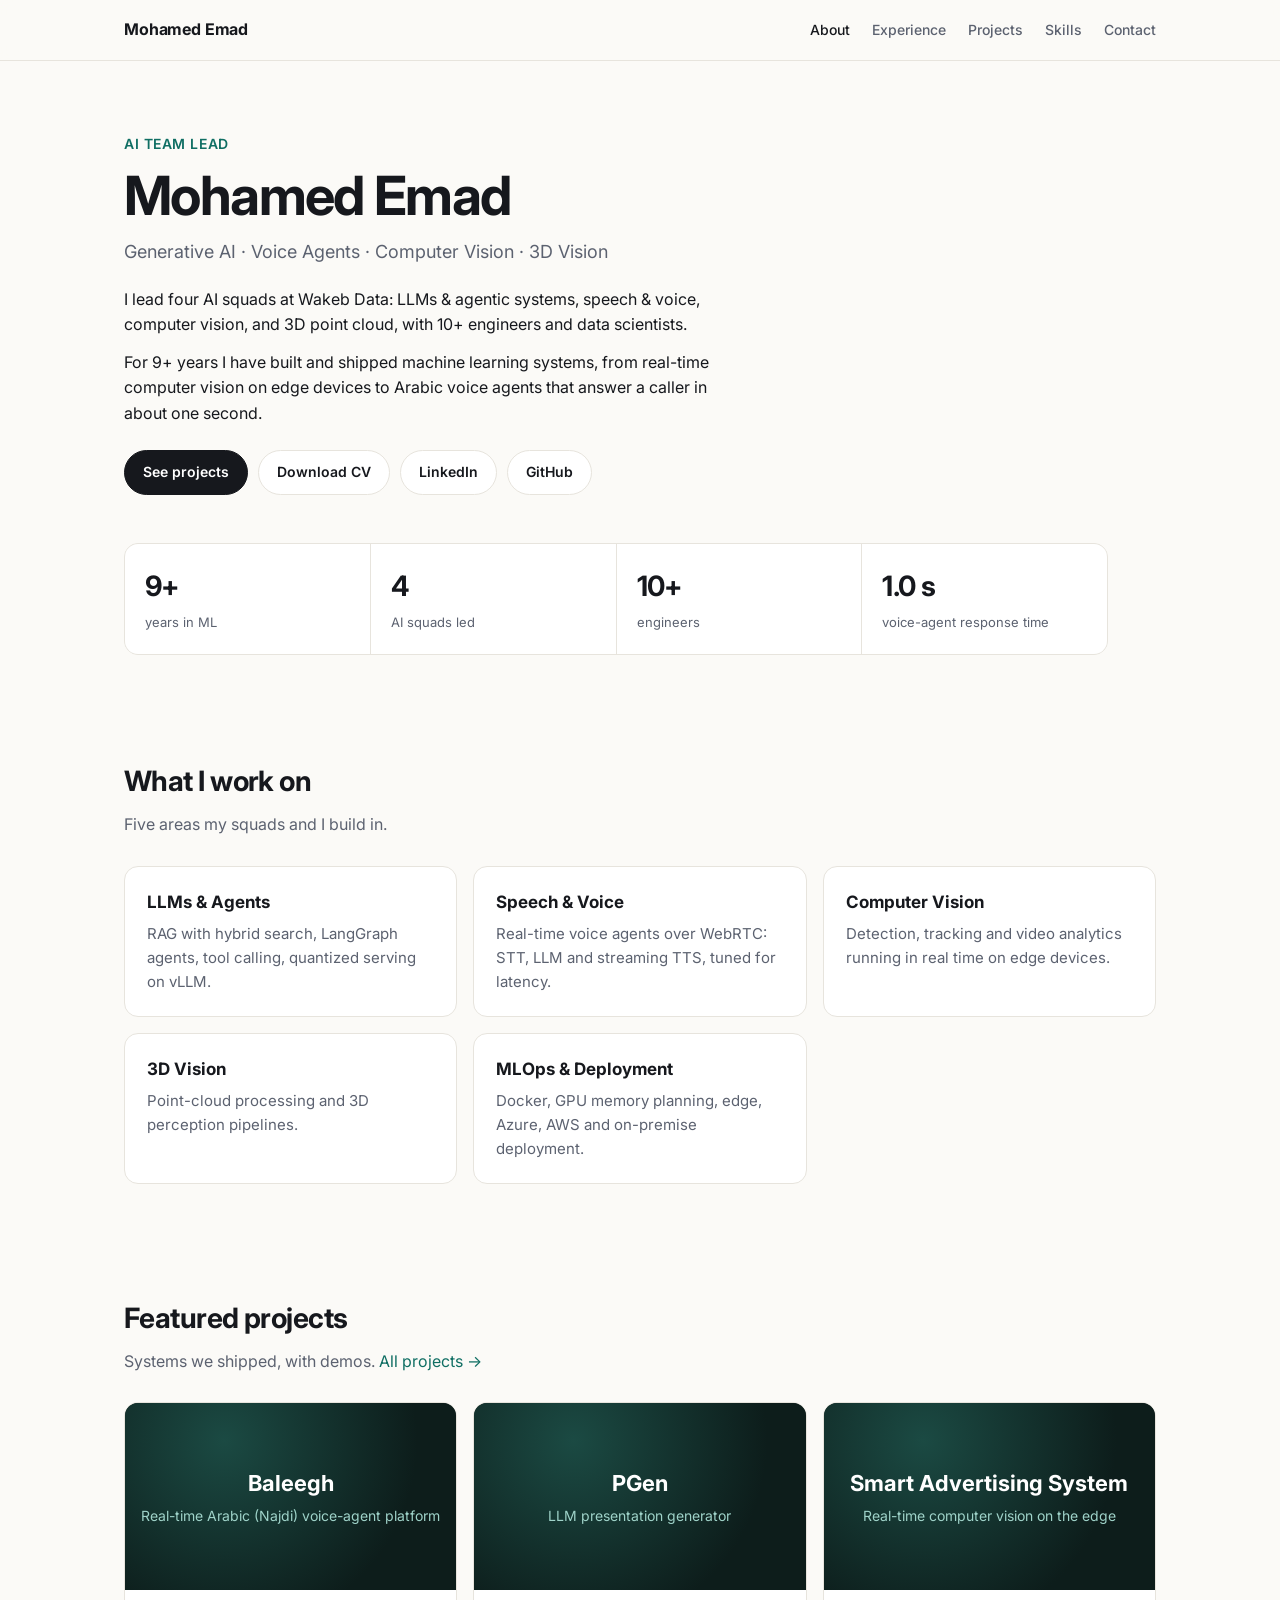
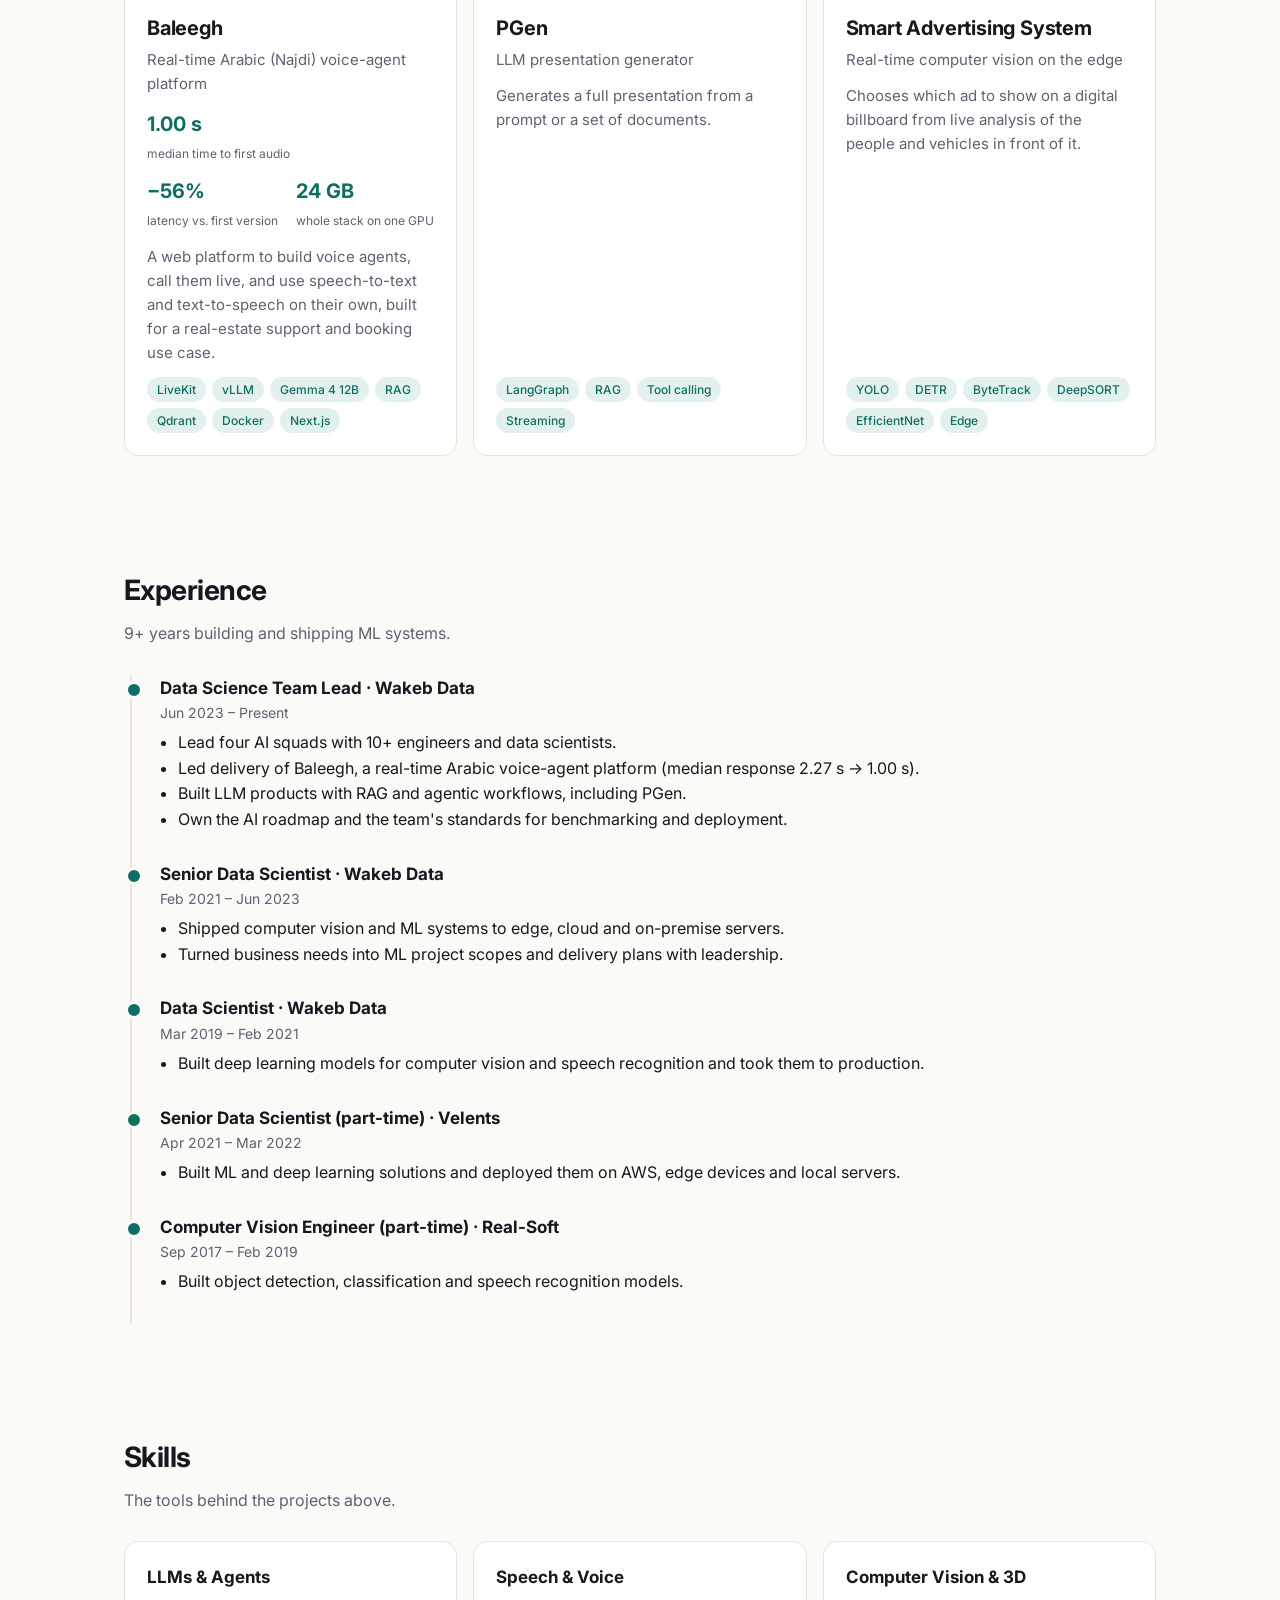
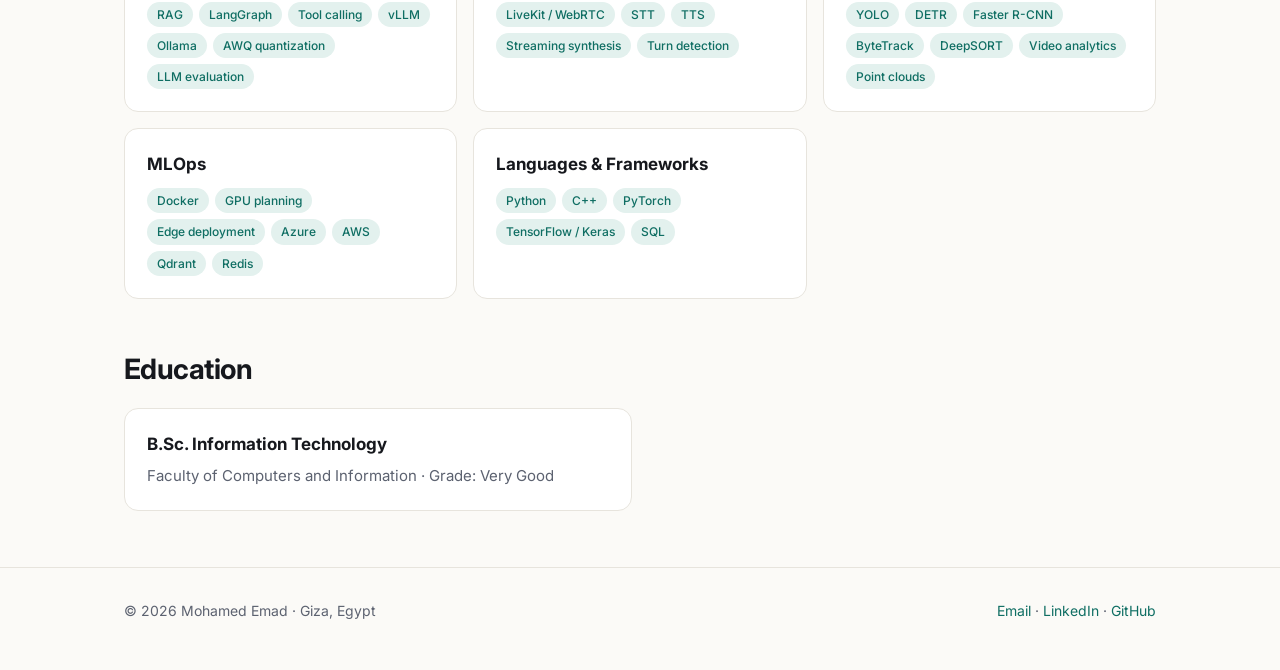
==== index.html @ a898c3c2 "update" ====
<!DOCTYPE html>
<html lang="en">
<head>
  <meta charset="utf-8">
  <meta name="viewport" content="width=device-width, initial-scale=1">
  <meta name="description" content="Mohamed Emad — AI Team Lead: generative AI, voice agents, computer vision and 3D vision.">
  <title>Mohamed Emad · AI Team Lead</title>
  <link rel="preconnect" href="https://fonts.googleapis.com">
  <link href="https://fonts.googleapis.com/css2?family=Inter:wght@400;500;600;700&display=swap" rel="stylesheet">
  <link rel="stylesheet" href="style.css">
</head>
<body data-page="home">
  <nav class="nav" id="nav"></nav>

  <header class="hero" id="hero"></header>

  <section id="about">
    <div class="wrap">
      <h2>What I work on</h2>
      <p class="lead">Five areas my squads and I build in.</p>
      <div class="grid cols-3" id="expertise"></div>
    </div>
  </section>

  <section id="projects">
    <div class="wrap">
      <h2>Featured projects</h2>
      <p class="lead">Systems we shipped, with demos. <a href="projects.html">All projects →</a></p>
      <div class="grid cols-3" id="featured"></div>
    </div>
  </section>

  <section id="experience">
    <div class="wrap">
      <h2>Experience</h2>
      <p class="lead">9+ years building and shipping ML systems.</p>
      <div class="timeline" id="timeline"></div>
    </div>
  </section>

  <section id="skills">
    <div class="wrap">
      <h2>Skills</h2>
      <p class="lead">The tools behind the projects above.</p>
      <div class="skills" id="skills-list"></div>
      <h2 style="margin-top:48px">Education</h2>
      <div class="grid cols-2" id="education-list" style="margin-top:16px"></div>
    </div>
  </section>

  <footer id="footer"></footer>

  <script src="data/portfolio.js"></script>
  <script src="app.js"></script>
</body>
</html>
---- style.css ----
:root {
  --bg: #fbfaf7;
  --surface: #ffffff;
  --ink: #16181d;
  --muted: #5c6270;
  --line: #e7e4dd;
  --accent: #0f6e63;
  --accent-soft: #e3f1ee;
  --radius: 14px;
  --max: 1080px;
}

* { box-sizing: border-box; }
html { scroll-behavior: smooth; }
body {
  margin: 0;
  font-family: "Inter", system-ui, -apple-system, "Segoe UI", sans-serif;
  background: var(--bg);
  color: var(--ink);
  line-height: 1.6;
  -webkit-font-smoothing: antialiased;
}
a { color: var(--accent); text-decoration: none; }
a:hover { text-decoration: underline; }
img, video { max-width: 100%; display: block; }

.wrap { max-width: var(--max); margin: 0 auto; padding: 0 24px; }

/* Nav */
.nav {
  position: sticky; top: 0; z-index: 10;
  background: rgba(251, 250, 247, 0.9);
  backdrop-filter: blur(8px);
  border-bottom: 1px solid var(--line);
}
.nav .wrap { display: flex; align-items: center; justify-content: space-between; height: 60px; }
.nav .brand { font-weight: 700; color: var(--ink); letter-spacing: -0.01em; }
.nav ul { list-style: none; display: flex; gap: 22px; margin: 0; padding: 0; }
.nav ul a { color: var(--muted); font-size: 14px; font-weight: 500; }
.nav ul a:hover, .nav ul a.active { color: var(--ink); text-decoration: none; }

/* Hero */
.hero { padding: 72px 0 48px; }
.hero .wrap { display: grid; grid-template-columns: 1fr auto; gap: 48px; align-items: center; }
.eyebrow { color: var(--accent); font-weight: 600; font-size: 14px; letter-spacing: 0.04em; text-transform: uppercase; margin: 0 0 12px; }
.hero h1 { font-size: clamp(36px, 5vw, 54px); line-height: 1.08; letter-spacing: -0.03em; margin: 0 0 12px; }
.hero .tagline { font-size: 18px; color: var(--muted); margin: 0 0 20px; }
.hero p.about { max-width: 600px; margin: 0 0 12px; }
.photo {
  width: 220px; height: 220px; border-radius: 50%; object-fit: cover;
  border: 6px solid var(--surface); box-shadow: 0 10px 30px rgba(0,0,0,0.08);
  background: var(--accent-soft);
}
.actions { display: flex; flex-wrap: wrap; gap: 10px; margin-top: 24px; }
.btn {
  display: inline-flex; align-items: center; gap: 8px;
  padding: 10px 18px; border-radius: 999px; font-weight: 600; font-size: 14px;
  border: 1px solid var(--line); background: var(--surface); color: var(--ink);
}
.btn:hover { text-decoration: none; border-color: var(--ink); }
.btn.primary { background: var(--ink); color: #fff; border-color: var(--ink); }
.btn.primary:hover { background: #000; }

.stats { display: grid; grid-template-columns: repeat(4, 1fr); gap: 1px; background: var(--line); border: 1px solid var(--line); border-radius: var(--radius); overflow: hidden; margin-top: 48px; }
.stat { background: var(--surface); padding: 20px; }
.stat b { display: block; font-size: 28px; letter-spacing: -0.02em; }
.stat span { color: var(--muted); font-size: 13px; }

/* Sections */
section { padding: 56px 0; }
section h2 { font-size: 28px; letter-spacing: -0.02em; margin: 0 0 8px; }
section .lead { color: var(--muted); margin: 0 0 28px; }

.grid { display: grid; gap: 16px; }
.grid.cols-3 { grid-template-columns: repeat(3, 1fr); }
.grid.cols-2 { grid-template-columns: repeat(2, 1fr); }
.card { background: var(--surface); border: 1px solid var(--line); border-radius: var(--radius); padding: 22px; }
.card h3 { margin: 0 0 6px; font-size: 17px; }
.card p { margin: 0; color: var(--muted); font-size: 15px; }

/* Projects */
.project { background: var(--surface); border: 1px solid var(--line); border-radius: var(--radius); overflow: hidden; display: flex; flex-direction: column; }
.media { aspect-ratio: 16 / 9; background: #10201e; position: relative; }
.media video, .media iframe, .media img { width: 100%; height: 100%; object-fit: cover; border: 0; }
.media .placeholder {
  position: absolute; inset: 0; display: grid; place-items: center; text-align: center;
  color: #9fd3c9; font-size: 14px; padding: 16px;
  background: radial-gradient(circle at 30% 20%, #1b4a43, #0d1d1b 70%);
}
.media .placeholder strong { display: block; color: #fff; font-size: 22px; margin-bottom: 4px; }
.project .body { padding: 22px; display: flex; flex-direction: column; gap: 12px; flex: 1; }
.project h3 { margin: 0; font-size: 20px; letter-spacing: -0.01em; }
.project .sub { color: var(--muted); margin: -8px 0 0; font-size: 15px; }
.metrics { display: flex; flex-wrap: wrap; gap: 10px 18px; }
.metrics div b { display: block; font-size: 20px; color: var(--accent); }
.metrics div span { font-size: 12px; color: var(--muted); }
.tags { display: flex; flex-wrap: wrap; gap: 6px; margin-top: auto; }
.tag { font-size: 12px; padding: 3px 10px; border-radius: 999px; background: var(--accent-soft); color: var(--accent); font-weight: 500; }

.case { display: grid; grid-template-columns: 1.1fr 1fr; gap: 32px; align-items: start; padding: 32px 0; border-top: 1px solid var(--line); }
.case:first-of-type { border-top: 0; }
.case .media { border-radius: var(--radius); overflow: hidden; }
.case ul { padding-left: 18px; margin: 0; }
.case li { margin-bottom: 6px; }

/* Experience */
.timeline { border-left: 2px solid var(--line); margin-left: 6px; }
.job { position: relative; padding: 0 0 28px 28px; }
.job::before { content: ""; position: absolute; left: -7px; top: 6px; width: 12px; height: 12px; border-radius: 50%; background: var(--accent); border: 3px solid var(--bg); }
.job h3 { margin: 0; font-size: 17px; }
.job .meta { color: var(--muted); font-size: 14px; margin-bottom: 6px; }
.job ul { margin: 0; padding-left: 18px; }

/* Skills */
.skills { display: grid; grid-template-columns: repeat(auto-fit, minmax(300px, 1fr)); gap: 16px; }
.skills .card .tags { margin-top: 10px; }

footer { border-top: 1px solid var(--line); padding: 32px 0 48px; color: var(--muted); font-size: 14px; }
footer .wrap { display: flex; justify-content: space-between; flex-wrap: wrap; gap: 12px; }

@media (max-width: 860px) {
  .hero .wrap, .case { grid-template-columns: 1fr; }
  .hero .photo { order: -1; width: 140px; height: 140px; }
  .grid.cols-3, .grid.cols-2 { grid-template-columns: 1fr; }
  .stats { grid-template-columns: repeat(2, 1fr); }
  .nav .brand { white-space: nowrap; }
  .nav ul { gap: 14px; }
  .nav ul li:nth-child(1), .nav ul li:nth-child(4) { display: none; }
  .hero { padding-top: 40px; }
}
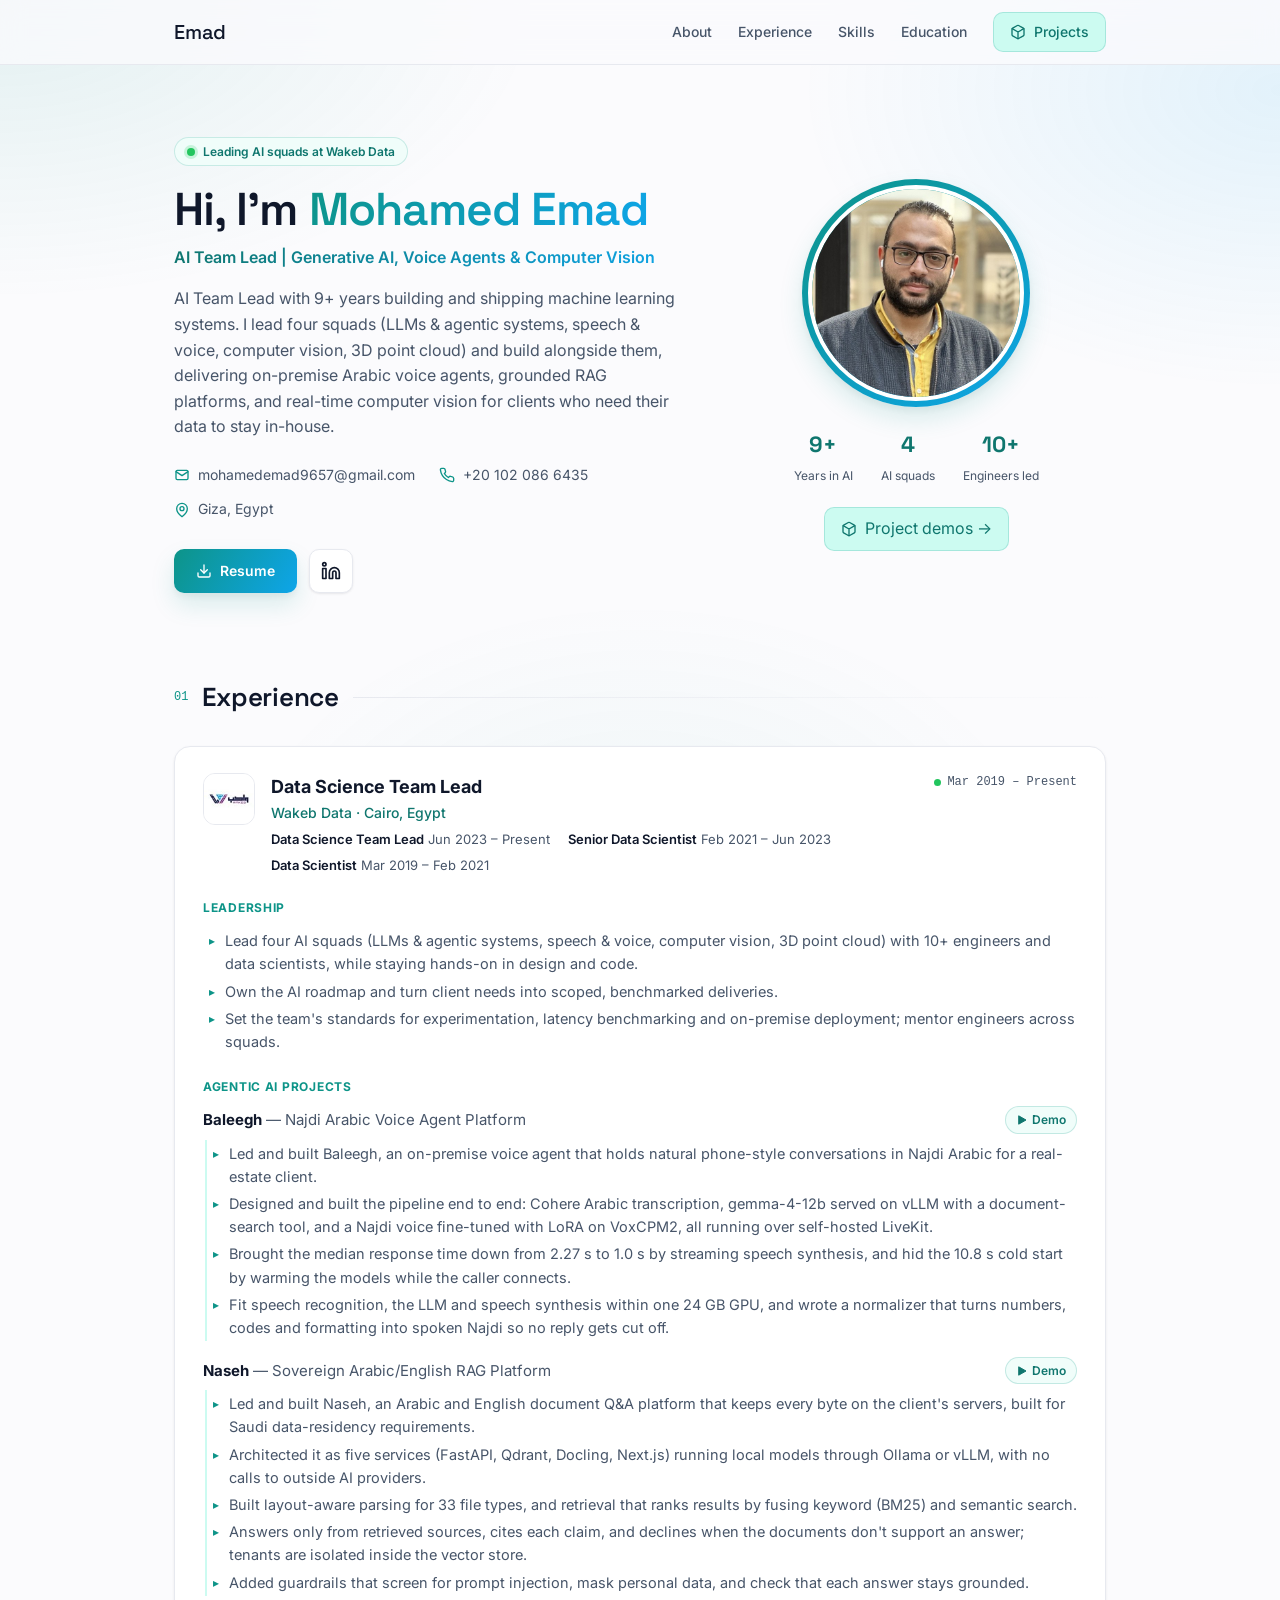
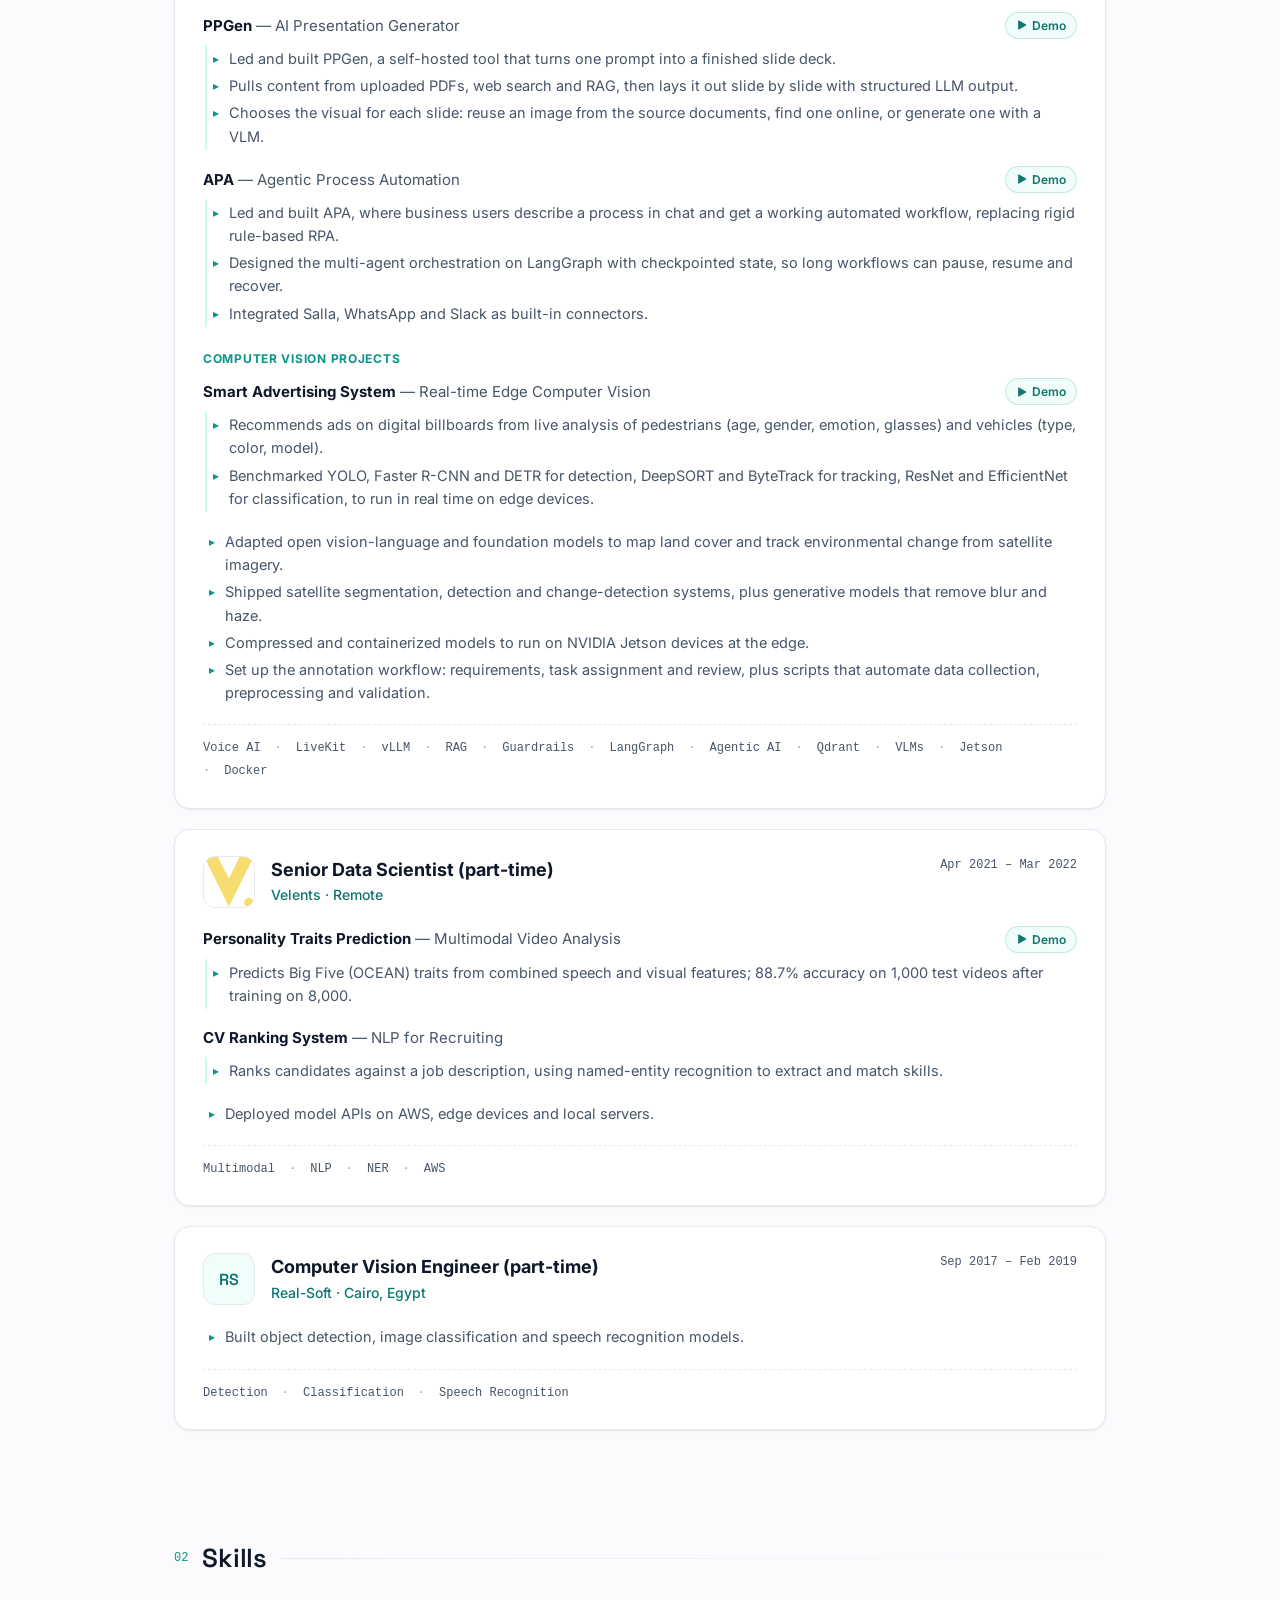
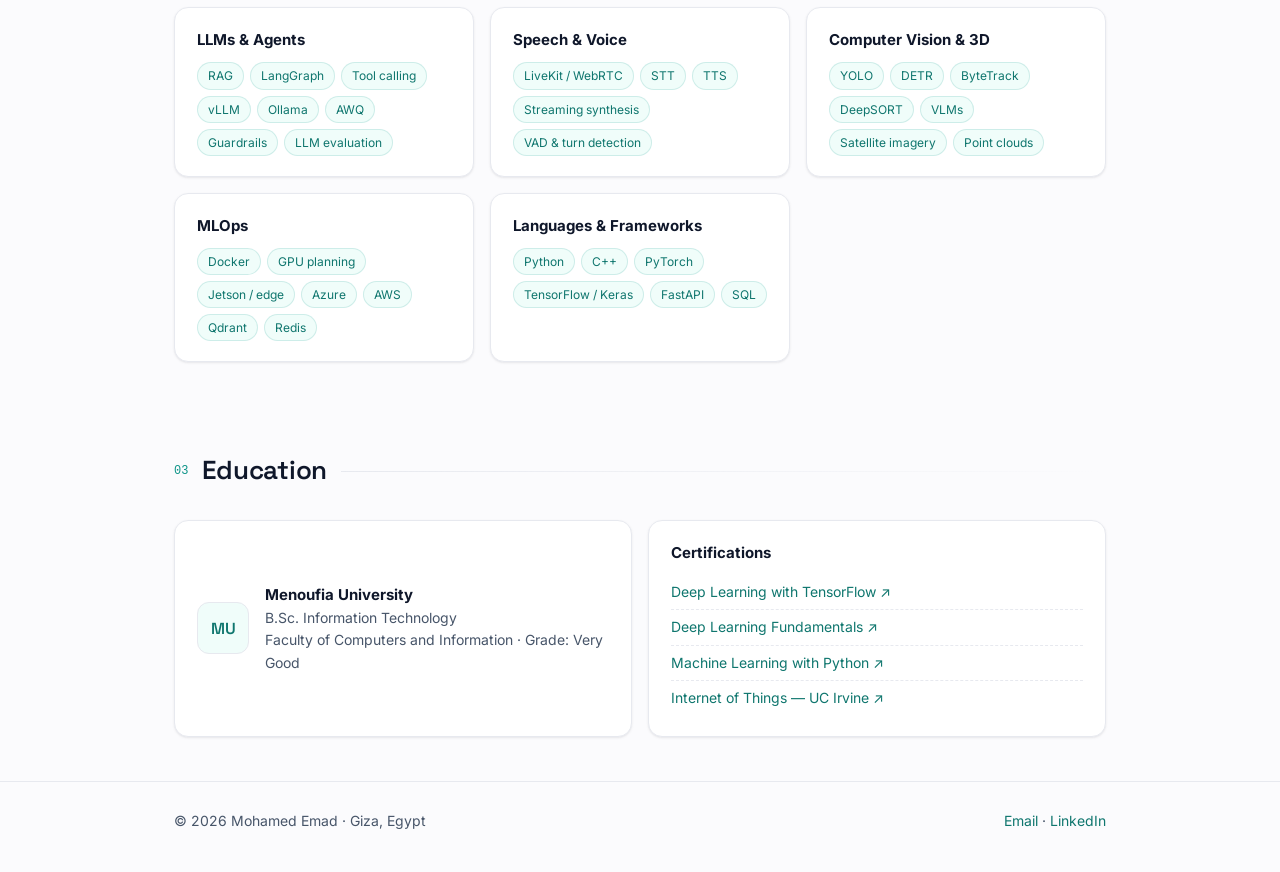
==== commit 85e18768: "new one" ====
--- a/index.html
+++ b/index.html
@@ -3,53 +3,29 @@
 <head>
   <meta charset="utf-8">
   <meta name="viewport" content="width=device-width, initial-scale=1">
-  <meta name="description" content="Mohamed Emad — AI Team Lead: generative AI, voice agents, computer vision and 3D vision.">
-  <title>Mohamed Emad · AI Team Lead</title>
+  <title>Mohamed Emad — AI Team Lead</title>
+  <meta name="description" content="Mohamed Emad, AI Team Lead: Arabic voice agents, sovereign RAG, agentic systems and computer vision.">
   <link rel="preconnect" href="https://fonts.googleapis.com">
-  <link href="https://fonts.googleapis.com/css2?family=Inter:wght@400;500;600;700&display=swap" rel="stylesheet">
+  <link rel="preconnect" href="https://fonts.gstatic.com" crossorigin>
+  <link href="https://fonts.googleapis.com/css2?family=Inter:wght@400;500;600;700&family=Space+Grotesk:wght@500;600&display=swap" rel="stylesheet">
   <link rel="stylesheet" href="style.css">
 </head>
 <body data-page="home">
   <nav class="nav" id="nav"></nav>
-
-  <header class="hero" id="hero"></header>
-
-  <section id="about">
-    <div class="wrap">
-      <h2>What I work on</h2>
-      <p class="lead">Five areas my squads and I build in.</p>
-      <div class="grid cols-3" id="expertise"></div>
-    </div>
-  </section>
-
-  <section id="projects">
-    <div class="wrap">
-      <h2>Featured projects</h2>
-      <p class="lead">Systems we shipped, with demos. <a href="projects.html">All projects →</a></p>
-      <div class="grid cols-3" id="featured"></div>
-    </div>
-  </section>
-
-  <section id="experience">
-    <div class="wrap">
-      <h2>Experience</h2>
-      <p class="lead">9+ years building and shipping ML systems.</p>
-      <div class="timeline" id="timeline"></div>
-    </div>
-  </section>
-
-  <section id="skills">
-    <div class="wrap">
-      <h2>Skills</h2>
-      <p class="lead">The tools behind the projects above.</p>
-      <div class="skills" id="skills-list"></div>
-      <h2 style="margin-top:48px">Education</h2>
-      <div class="grid cols-2" id="education-list" style="margin-top:16px"></div>
-    </div>
-  </section>
-
+  <header class="hero" id="about"></header>
+  <section id="experience"><div class="wrap">
+    <div class="sec-head"><small>01</small><h2>Experience</h2></div>
+    <div id="exp-list"></div>
+  </div></section>
+  <section id="skills"><div class="wrap">
+    <div class="sec-head"><small>02</small><h2>Skills</h2></div>
+    <div class="grid2" id="skills-list"></div>
+  </div></section>
+  <section id="education"><div class="wrap">
+    <div class="sec-head"><small>03</small><h2>Education</h2></div>
+    <div class="grid2" id="edu-list"></div>
+  </div></section>
   <footer id="footer"></footer>
-
   <script src="data/portfolio.js"></script>
   <script src="app.js"></script>
 </body>
--- a/style.css
+++ b/style.css
@@ -1,130 +1,155 @@
 :root {
-  --bg: #fbfaf7;
-  --surface: #ffffff;
-  --ink: #16181d;
-  --muted: #5c6270;
-  --line: #e7e4dd;
-  --accent: #0f6e63;
-  --accent-soft: #e3f1ee;
-  --radius: 14px;
-  --max: 1080px;
+  --brand: #0d9488;
+  --brand-dark: #0f766e;
+  --brand-2: #0ea5e9;
+  --brand-soft: #ccfbf1;
+  --brand-softer: #f0fdfa;
+  --bg: #fbfbfd;
+  --bg-elev: #ffffff;
+  --text: #0f172a;
+  --text-muted: #475569;
+  --text-faint: #94a3b8;
+  --border: #e7e9ef;
+  --shadow-sm: 0 1px 2px rgba(15,23,42,.04), 0 1px 3px rgba(15,23,42,.06);
+  --shadow-md: 0 4px 6px rgba(15,23,42,.04), 0 10px 20px rgba(15,23,42,.06);
+  --shadow-lg: 0 12px 24px rgba(13,148,136,.14), 0 4px 8px rgba(15,23,42,.05);
+  --maxw: 980px;
+  --font-sans: "Inter", -apple-system, BlinkMacSystemFont, "Segoe UI", sans-serif;
+  --font-display: "Space Grotesk", var(--font-sans);
+  --font-mono: ui-monospace, SFMono-Regular, "SF Mono", Menlo, Consolas, monospace;
 }
-
 * { box-sizing: border-box; }
-html { scroll-behavior: smooth; }
+html { scroll-behavior: smooth; scroll-padding-top: 72px; }
 body {
-  margin: 0;
-  font-family: "Inter", system-ui, -apple-system, "Segoe UI", sans-serif;
-  background: var(--bg);
-  color: var(--ink);
-  line-height: 1.6;
-  -webkit-font-smoothing: antialiased;
+  margin: 0; font-family: var(--font-sans); color: var(--text); line-height: 1.6;
+  background: var(--bg); -webkit-font-smoothing: antialiased;
 }
-a { color: var(--accent); text-decoration: none; }
-a:hover { text-decoration: underline; }
-img, video { max-width: 100%; display: block; }
-
-.wrap { max-width: var(--max); margin: 0 auto; padding: 0 24px; }
+body::before {
+  content: ""; position: fixed; inset: 0; z-index: -1; pointer-events: none;
+  background:
+    radial-gradient(900px 500px at 0% 0%, rgba(13,148,136,.10), transparent 60%),
+    radial-gradient(800px 500px at 100% 10%, rgba(14,165,233,.10), transparent 60%),
+    radial-gradient(700px 500px at 50% 100%, rgba(13,148,136,.06), transparent 60%);
+}
+a { color: var(--brand-dark); text-decoration: none; }
+img, video { display: block; max-width: 100%; }
+.wrap { max-width: var(--maxw); margin: 0 auto; padding: 0 24px; }
 
 /* Nav */
-.nav {
-  position: sticky; top: 0; z-index: 10;
-  background: rgba(251, 250, 247, 0.9);
-  backdrop-filter: blur(8px);
-  border-bottom: 1px solid var(--line);
-}
-.nav .wrap { display: flex; align-items: center; justify-content: space-between; height: 60px; }
-.nav .brand { font-weight: 700; color: var(--ink); letter-spacing: -0.01em; }
-.nav ul { list-style: none; display: flex; gap: 22px; margin: 0; padding: 0; }
-.nav ul a { color: var(--muted); font-size: 14px; font-weight: 500; }
-.nav ul a:hover, .nav ul a.active { color: var(--ink); text-decoration: none; }
+.nav { position: sticky; top: 0; z-index: 20; background: rgba(251,251,253,.8); backdrop-filter: blur(12px); border-bottom: 1px solid var(--border); }
+.nav .wrap { display: flex; align-items: center; justify-content: space-between; height: 64px; }
+.brand { font-family: var(--font-display); font-size: 20px; font-weight: 500; color: var(--text); letter-spacing: -.01em; }
+.nav ul { list-style: none; display: flex; align-items: center; gap: 26px; margin: 0; padding: 0; }
+.nav ul a { color: var(--text-muted); font-size: 14px; font-weight: 500; }
+.nav ul a:hover, .nav ul a.active { color: var(--text); }
+.pill-link { display: inline-flex; align-items: center; gap: 8px; padding: 8px 16px; border-radius: 10px; background: var(--brand-soft); color: var(--brand-dark) !important; border: 1px solid rgba(13,148,136,.2); }
+.pill-link:hover { background: #b5f5e8; }
+
+/* Icons */
+.ico { width: 16px; height: 16px; flex: none; stroke: currentColor; fill: none; stroke-width: 2; stroke-linecap: round; stroke-linejoin: round; }
 
 /* Hero */
-.hero { padding: 72px 0 48px; }
-.hero .wrap { display: grid; grid-template-columns: 1fr auto; gap: 48px; align-items: center; }
-.eyebrow { color: var(--accent); font-weight: 600; font-size: 14px; letter-spacing: 0.04em; text-transform: uppercase; margin: 0 0 12px; }
-.hero h1 { font-size: clamp(36px, 5vw, 54px); line-height: 1.08; letter-spacing: -0.03em; margin: 0 0 12px; }
-.hero .tagline { font-size: 18px; color: var(--muted); margin: 0 0 20px; }
-.hero p.about { max-width: 600px; margin: 0 0 12px; }
-.photo {
-  width: 220px; height: 220px; border-radius: 50%; object-fit: cover;
-  border: 6px solid var(--surface); box-shadow: 0 10px 30px rgba(0,0,0,0.08);
-  background: var(--accent-soft);
-}
-.actions { display: flex; flex-wrap: wrap; gap: 10px; margin-top: 24px; }
-.btn {
-  display: inline-flex; align-items: center; gap: 8px;
-  padding: 10px 18px; border-radius: 999px; font-weight: 600; font-size: 14px;
-  border: 1px solid var(--line); background: var(--surface); color: var(--ink);
-}
-.btn:hover { text-decoration: none; border-color: var(--ink); }
-.btn.primary { background: var(--ink); color: #fff; border-color: var(--ink); }
-.btn.primary:hover { background: #000; }
-
-.stats { display: grid; grid-template-columns: repeat(4, 1fr); gap: 1px; background: var(--line); border: 1px solid var(--line); border-radius: var(--radius); overflow: hidden; margin-top: 48px; }
-.stat { background: var(--surface); padding: 20px; }
-.stat b { display: block; font-size: 28px; letter-spacing: -0.02em; }
-.stat span { color: var(--muted); font-size: 13px; }
+.hero { padding: 72px 0 40px; }
+.hero .wrap { display: grid; grid-template-columns: 1.35fr 1fr; gap: 40px; align-items: center; }
+.status { display: inline-flex; align-items: center; gap: 8px; font-size: 12px; font-weight: 600; color: var(--brand-dark); background: var(--brand-softer); border: 1px solid rgba(13,148,136,.18); padding: 4px 12px; border-radius: 999px; }
+.status i { width: 8px; height: 8px; border-radius: 50%; background: #22c55e; box-shadow: 0 0 0 3px rgba(34,197,94,.2); }
+.hero h1 { font-family: var(--font-display); font-size: clamp(34px, 5vw, 46px); line-height: 1.1; letter-spacing: -.02em; margin: 18px 0 10px; font-weight: 600; }
+.grad { background: linear-gradient(120deg, var(--brand), var(--brand-2)); -webkit-background-clip: text; background-clip: text; color: transparent; }
+.subtitle { font-weight: 600; font-size: 16px; margin: 0 0 16px; background: linear-gradient(120deg, var(--brand-dark), var(--brand-2)); -webkit-background-clip: text; background-clip: text; color: transparent; }
+.summary { color: var(--text-muted); font-size: 16px; margin: 0 0 24px; max-width: 560px; }
+.contact { display: flex; flex-wrap: wrap; gap: 12px 24px; font-size: 14px; color: var(--text-muted); margin-bottom: 28px; }
+.contact span, .contact a { display: inline-flex; align-items: center; gap: 8px; color: var(--text-muted); }
+.contact .ico { color: var(--brand); }
+.actions { display: flex; gap: 12px; align-items: center; }
+.btn { display: inline-flex; align-items: center; gap: 8px; height: 44px; padding: 0 22px; border-radius: 10px; font-weight: 600; font-size: 14px; }
+.btn.primary { color: #fff; background: linear-gradient(120deg, var(--brand), var(--brand-2)); box-shadow: var(--shadow-lg); }
+.btn.primary:hover { filter: brightness(1.05); }
+.icon-btn { width: 44px; height: 44px; display: grid; place-items: center; border-radius: 10px; border: 1px solid var(--border); background: var(--bg-elev); color: var(--text); box-shadow: var(--shadow-sm); }
+.icon-btn:hover { border-color: var(--brand); color: var(--brand-dark); }
+.icon-btn .ico { width: 20px; height: 20px; }
+.side { display: flex; flex-direction: column; align-items: center; gap: 20px; }
+.ring { padding: 6px; border-radius: 50%; background: linear-gradient(140deg, var(--brand), var(--brand-2)); box-shadow: var(--shadow-lg); }
+.ring img { width: 216px; height: 216px; border-radius: 50%; object-fit: cover; border: 4px solid #fff; background: var(--brand-soft); }
+.stats { display: flex; gap: 28px; }
+.stat { text-align: center; }
+.stat b { display: block; font-family: var(--font-display); font-size: 22px; color: var(--brand-dark); }
+.stat span { font-size: 12px; color: var(--text-muted); }
 
 /* Sections */
-section { padding: 56px 0; }
-section h2 { font-size: 28px; letter-spacing: -0.02em; margin: 0 0 8px; }
-section .lead { color: var(--muted); margin: 0 0 28px; }
-
-.grid { display: grid; gap: 16px; }
-.grid.cols-3 { grid-template-columns: repeat(3, 1fr); }
-.grid.cols-2 { grid-template-columns: repeat(2, 1fr); }
-.card { background: var(--surface); border: 1px solid var(--line); border-radius: var(--radius); padding: 22px; }
-.card h3 { margin: 0 0 6px; font-size: 17px; }
-.card p { margin: 0; color: var(--muted); font-size: 15px; }
-
-/* Projects */
-.project { background: var(--surface); border: 1px solid var(--line); border-radius: var(--radius); overflow: hidden; display: flex; flex-direction: column; }
-.media { aspect-ratio: 16 / 9; background: #10201e; position: relative; }
-.media video, .media iframe, .media img { width: 100%; height: 100%; object-fit: cover; border: 0; }
-.media .placeholder {
-  position: absolute; inset: 0; display: grid; place-items: center; text-align: center;
-  color: #9fd3c9; font-size: 14px; padding: 16px;
-  background: radial-gradient(circle at 30% 20%, #1b4a43, #0d1d1b 70%);
-}
-.media .placeholder strong { display: block; color: #fff; font-size: 22px; margin-bottom: 4px; }
-.project .body { padding: 22px; display: flex; flex-direction: column; gap: 12px; flex: 1; }
-.project h3 { margin: 0; font-size: 20px; letter-spacing: -0.01em; }
-.project .sub { color: var(--muted); margin: -8px 0 0; font-size: 15px; }
-.metrics { display: flex; flex-wrap: wrap; gap: 10px 18px; }
-.metrics div b { display: block; font-size: 20px; color: var(--accent); }
-.metrics div span { font-size: 12px; color: var(--muted); }
-.tags { display: flex; flex-wrap: wrap; gap: 6px; margin-top: auto; }
-.tag { font-size: 12px; padding: 3px 10px; border-radius: 999px; background: var(--accent-soft); color: var(--accent); font-weight: 500; }
-
-.case { display: grid; grid-template-columns: 1.1fr 1fr; gap: 32px; align-items: start; padding: 32px 0; border-top: 1px solid var(--line); }
-.case:first-of-type { border-top: 0; }
-.case .media { border-radius: var(--radius); overflow: hidden; }
-.case ul { padding-left: 18px; margin: 0; }
-.case li { margin-bottom: 6px; }
+section { padding: 44px 0; }
+.sec-head { display: flex; align-items: center; gap: 14px; margin-bottom: 28px; }
+.sec-head small { font-family: var(--font-mono); color: var(--brand); font-size: 12px; }
+.sec-head h2 { font-family: var(--font-display); font-size: 26px; margin: 0; font-weight: 600; letter-spacing: -.01em; }
+.sec-head::after { content: ""; flex: 1; height: 1px; background: linear-gradient(90deg, var(--border), transparent); }
 
 /* Experience */
-.timeline { border-left: 2px solid var(--line); margin-left: 6px; }
-.job { position: relative; padding: 0 0 28px 28px; }
-.job::before { content: ""; position: absolute; left: -7px; top: 6px; width: 12px; height: 12px; border-radius: 50%; background: var(--accent); border: 3px solid var(--bg); }
-.job h3 { margin: 0; font-size: 17px; }
-.job .meta { color: var(--muted); font-size: 14px; margin-bottom: 6px; }
-.job ul { margin: 0; padding-left: 18px; }
+.job { background: var(--bg-elev); border: 1px solid var(--border); border-radius: 16px; padding: 26px 28px; box-shadow: var(--shadow-sm); margin-bottom: 20px; }
+.job-head { display: grid; grid-template-columns: 52px 1fr auto; gap: 16px; align-items: start; margin-bottom: 18px; }
+.logo { width: 52px; height: 52px; border-radius: 12px; border: 1px solid var(--border); object-fit: contain; background: #fff; }
+.logo.mono { display: grid; place-items: center; font-family: var(--font-display); font-weight: 600; color: var(--brand-dark); background: var(--brand-softer); }
+.job h3 { margin: 0; font-size: 18px; }
+.job .co { color: var(--brand-dark); font-weight: 500; font-size: 14px; }
+.date { font-family: var(--font-mono); font-size: 12px; color: var(--text-muted); white-space: nowrap; display: inline-flex; align-items: center; gap: 6px; }
+.date i { width: 7px; height: 7px; border-radius: 50%; background: #22c55e; }
+.roles { display: flex; flex-wrap: wrap; gap: 6px 18px; margin: 4px 0 0; font-size: 13px; color: var(--text-muted); }
+.roles b { color: var(--text); font-weight: 600; }
+.group-label { font-size: 12px; font-weight: 700; letter-spacing: .06em; text-transform: uppercase; color: var(--brand); margin: 22px 0 10px; }
+.proj { margin: 0 0 16px; }
+.proj-title { display: flex; justify-content: space-between; align-items: center; gap: 12px; margin-bottom: 6px; }
+.proj-title b { font-size: 15px; }
+.proj-title span { color: var(--text-muted); font-size: 15px; }
+.demo { flex: none; font-size: 12px; font-weight: 600; color: var(--brand-dark); background: var(--brand-softer); border: 1px solid rgba(13,148,136,.2); padding: 3px 10px; border-radius: 999px; display: inline-flex; align-items: center; gap: 4px; }
+.demo:hover { background: var(--brand-soft); }
+ul.arrows { list-style: none; margin: 0; padding: 0; }
+ul.arrows li { position: relative; padding: 2px 0 2px 22px; color: var(--text-muted); font-size: 14.5px; }
+ul.arrows li::before { content: "▸"; position: absolute; left: 6px; color: var(--brand); font-size: 12px; top: 4px; }
+.proj ul.arrows { border-left: 2px solid var(--brand-soft); margin-left: 2px; }
+.chips { display: flex; flex-wrap: wrap; gap: 4px 14px; margin-top: 18px; padding-top: 14px; border-top: 1px dashed var(--border); }
+.chips span { font-family: var(--font-mono); font-size: 12px; color: var(--text-muted); }
+.chips span + span::before { content: "·"; margin-right: 14px; color: var(--text-faint); }
 
-/* Skills */
-.skills { display: grid; grid-template-columns: repeat(auto-fit, minmax(300px, 1fr)); gap: 16px; }
-.skills .card .tags { margin-top: 10px; }
+/* Skills / education */
+.grid2 { display: grid; grid-template-columns: repeat(auto-fit, minmax(290px, 1fr)); gap: 16px; }
+.card { background: var(--bg-elev); border: 1px solid var(--border); border-radius: 14px; padding: 20px 22px; box-shadow: var(--shadow-sm); }
+.card h3 { margin: 0 0 10px; font-size: 15px; }
+.tags { display: flex; flex-wrap: wrap; gap: 6px; }
+.tag { font-size: 12px; padding: 3px 10px; border-radius: 999px; background: var(--brand-softer); color: var(--brand-dark); border: 1px solid rgba(13,148,136,.15); }
+.edu { display: grid; grid-template-columns: 52px 1fr; gap: 16px; align-items: center; }
+.edu p { margin: 0; color: var(--text-muted); font-size: 14px; }
+.certs a { display: block; padding: 6px 0; font-size: 14px; border-bottom: 1px dashed var(--border); }
+.certs a:last-child { border: 0; }
 
-footer { border-top: 1px solid var(--line); padding: 32px 0 48px; color: var(--muted); font-size: 14px; }
+/* Projects page */
+.filters { display: flex; gap: 10px; margin: 0 0 32px; }
+.filters button { font: inherit; font-size: 14px; font-weight: 600; padding: 7px 16px; border-radius: 999px; border: 1px solid var(--border); background: #fff; color: var(--text); cursor: pointer; }
+.filters button.on { background: linear-gradient(120deg, var(--brand), var(--brand-2)); color: #fff; border-color: transparent; }
+.pcase { margin-bottom: 56px; }
+.pcase-head { display: flex; justify-content: space-between; align-items: baseline; gap: 12px; }
+.pcase h2 { font-family: var(--font-display); font-size: 21px; margin: 0 0 8px; font-weight: 600; }
+.pcase .chips { border: 0; margin: 0 0 16px; padding: 0; }
+.media { aspect-ratio: 16 / 9; border-radius: 16px; overflow: hidden; position: relative; background: #0b1f1d; border: 1px solid var(--border); box-shadow: var(--shadow-md); }
+.media video, .media iframe { position: absolute; inset: 0; width: 100%; height: 100%; border: 0; object-fit: cover; background: #000; }
+.media .ph { position: absolute; inset: 0; display: grid; place-items: center; text-align: center; color: #99f6e4; font-size: 14px;
+  background: radial-gradient(circle at 25% 20%, rgba(14,165,233,.35), transparent 50%), radial-gradient(circle at 80% 90%, rgba(13,148,136,.45), transparent 55%), #0b1f1d; }
+.media .ph b { display: block; color: #fff; font-family: var(--font-display); font-size: 24px; margin-bottom: 6px; }
+.metrics { display: flex; flex-wrap: wrap; gap: 14px; margin-top: 16px; }
+.metric { flex: 1 1 160px; background: #fff; border: 1px solid var(--border); border-radius: 12px; padding: 12px 16px; }
+.metric b { display: block; font-family: var(--font-display); font-size: 22px; color: var(--brand-dark); }
+.metric span { font-size: 12px; color: var(--text-muted); }
+.pcase ul.arrows { margin-top: 16px; }
+
+footer { border-top: 1px solid var(--border); padding: 28px 0 40px; color: var(--text-muted); font-size: 14px; }
 footer .wrap { display: flex; justify-content: space-between; flex-wrap: wrap; gap: 12px; }
 
 @media (max-width: 860px) {
-  .hero .wrap, .case { grid-template-columns: 1fr; }
-  .hero .photo { order: -1; width: 140px; height: 140px; }
-  .grid.cols-3, .grid.cols-2 { grid-template-columns: 1fr; }
-  .stats { grid-template-columns: repeat(2, 1fr); }
-  .nav .brand { white-space: nowrap; }
+  .hero { padding-top: 40px; }
+  .hero .wrap { grid-template-columns: 1fr; }
+  .side { order: -1; }
+  .ring img { width: 150px; height: 150px; }
+  .nav ul li.hide-sm { display: none; }
   .nav ul { gap: 14px; }
-  .nav ul li:nth-child(1), .nav ul li:nth-child(4) { display: none; }
-  .hero { padding-top: 40px; }
+  .job { padding: 20px; }
+  .job-head { grid-template-columns: 44px 1fr; }
+  .job-head .date { grid-column: 1 / -1; }
+  .logo { width: 44px; height: 44px; }
 }
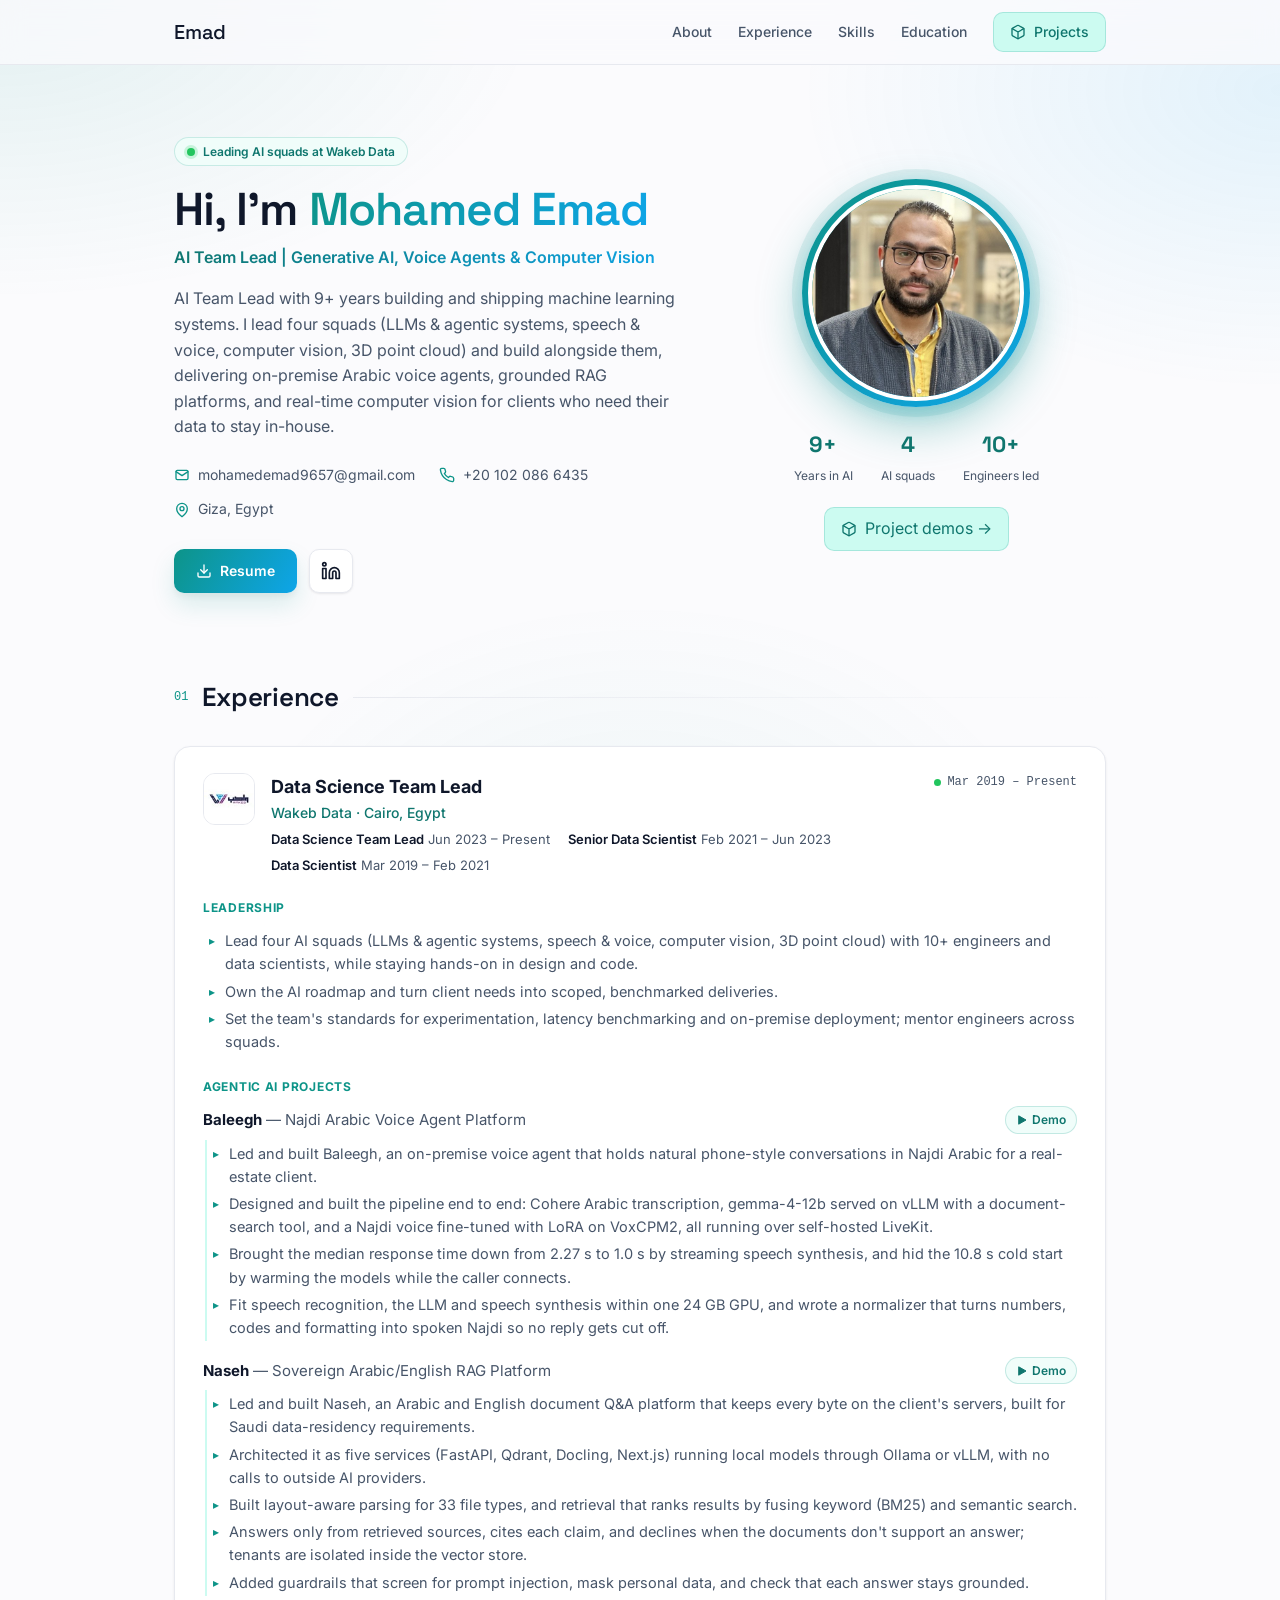
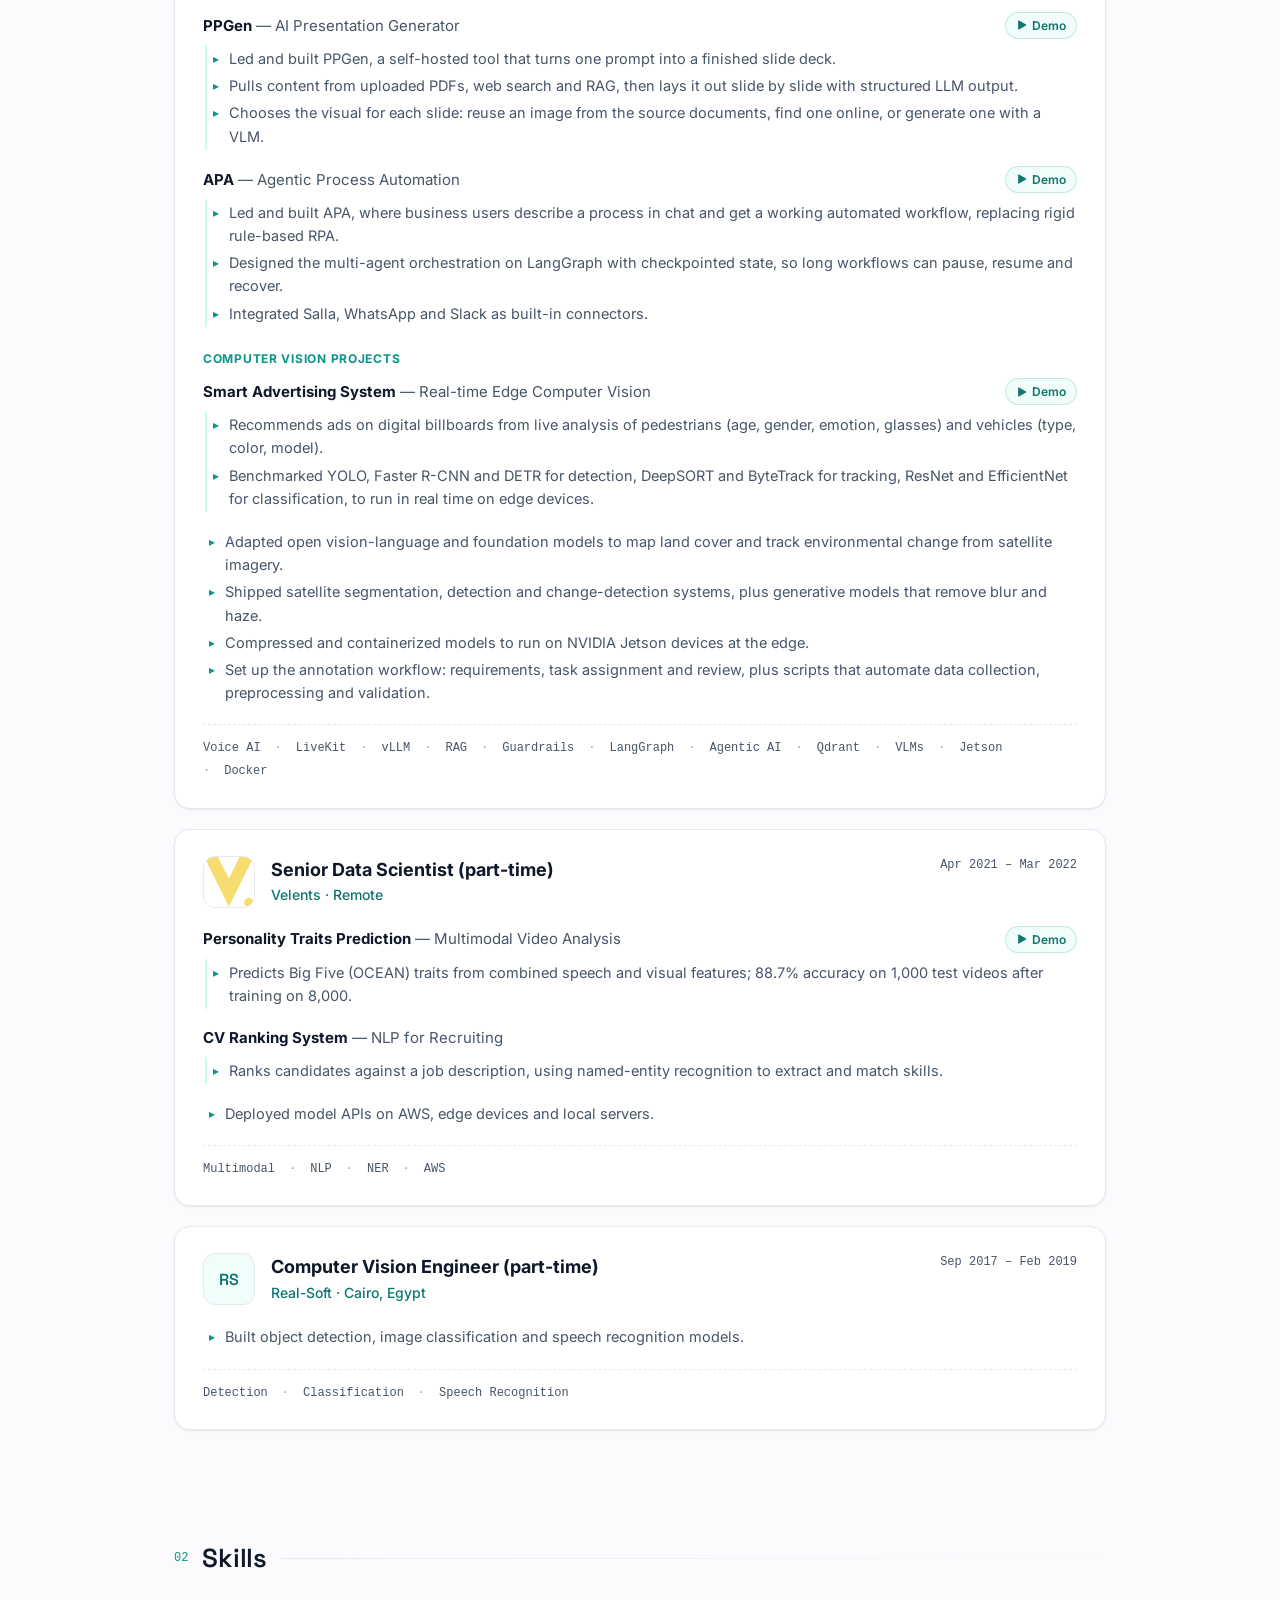
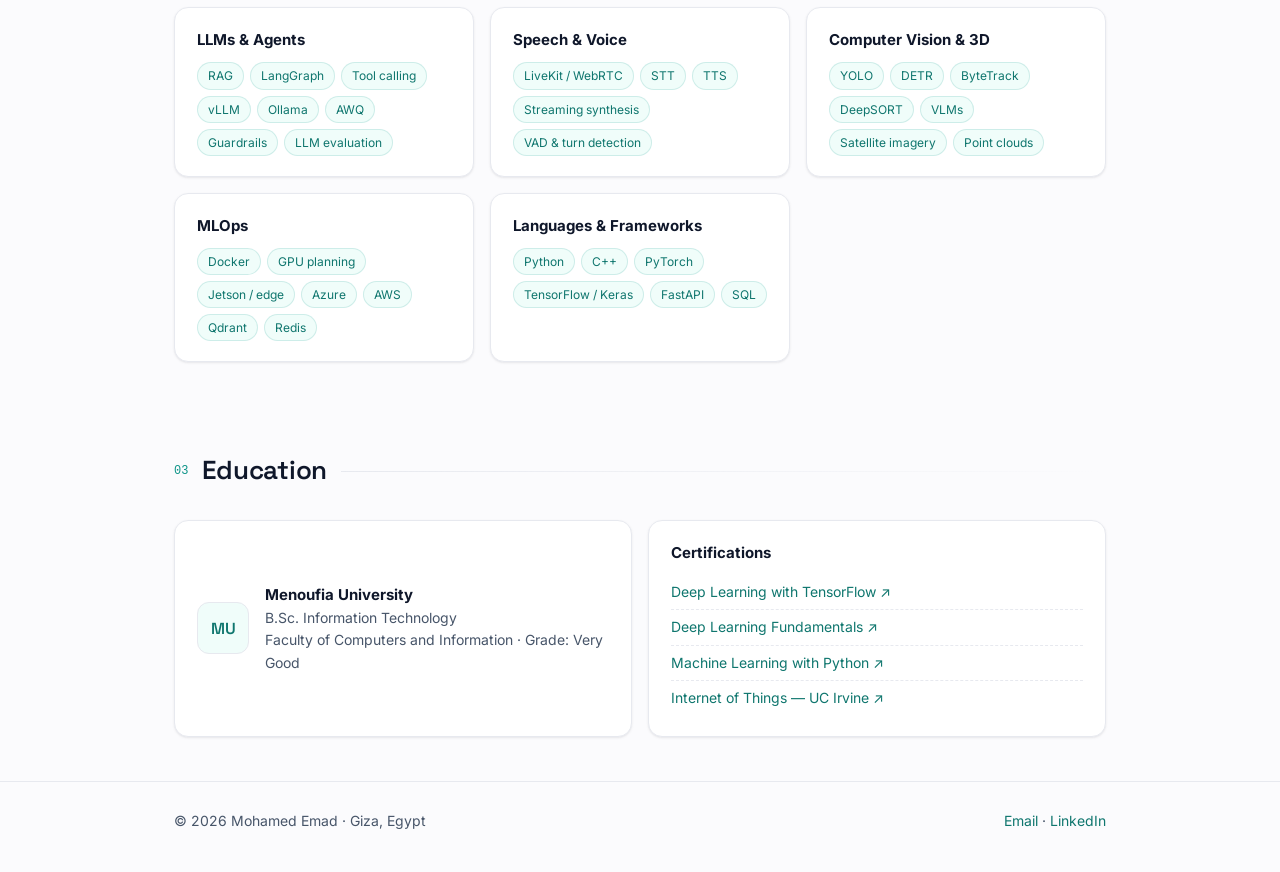
==== commit 41c8cb02: "new" ====
--- a/index.html
+++ b/index.html
@@ -8,6 +8,9 @@
   <link rel="preconnect" href="https://fonts.googleapis.com">
   <link rel="preconnect" href="https://fonts.gstatic.com" crossorigin>
   <link href="https://fonts.googleapis.com/css2?family=Inter:wght@400;500;600;700&family=Space+Grotesk:wght@500;600&display=swap" rel="stylesheet">
+  <link rel="icon" href="assets/favicon.svg" type="image/svg+xml">
+  <link rel="icon" href="assets/favicon-32.png" sizes="32x32" type="image/png">
+  <link rel="apple-touch-icon" href="assets/apple-touch-icon.png">
   <link rel="stylesheet" href="style.css">
 </head>
 <body data-page="home">
--- a/style.css
+++ b/style.css
@@ -68,7 +68,7 @@
 .icon-btn:hover { border-color: var(--brand); color: var(--brand-dark); }
 .icon-btn .ico { width: 20px; height: 20px; }
 .side { display: flex; flex-direction: column; align-items: center; gap: 20px; }
-.ring { padding: 6px; border-radius: 50%; background: linear-gradient(140deg, var(--brand), var(--brand-2)); box-shadow: var(--shadow-lg); }
+.ring { padding: 6px; border-radius: 50%; background: linear-gradient(140deg, var(--brand), var(--brand-2)); box-shadow: 0 0 0 10px rgba(13,148,136,.10), 0 18px 45px rgba(13,148,136,.38), 0 6px 18px rgba(14,165,233,.22); }
 .ring img { width: 216px; height: 216px; border-radius: 50%; object-fit: cover; border: 4px solid #fff; background: var(--brand-soft); }
 .stats { display: flex; gap: 28px; }
 .stat { text-align: center; }
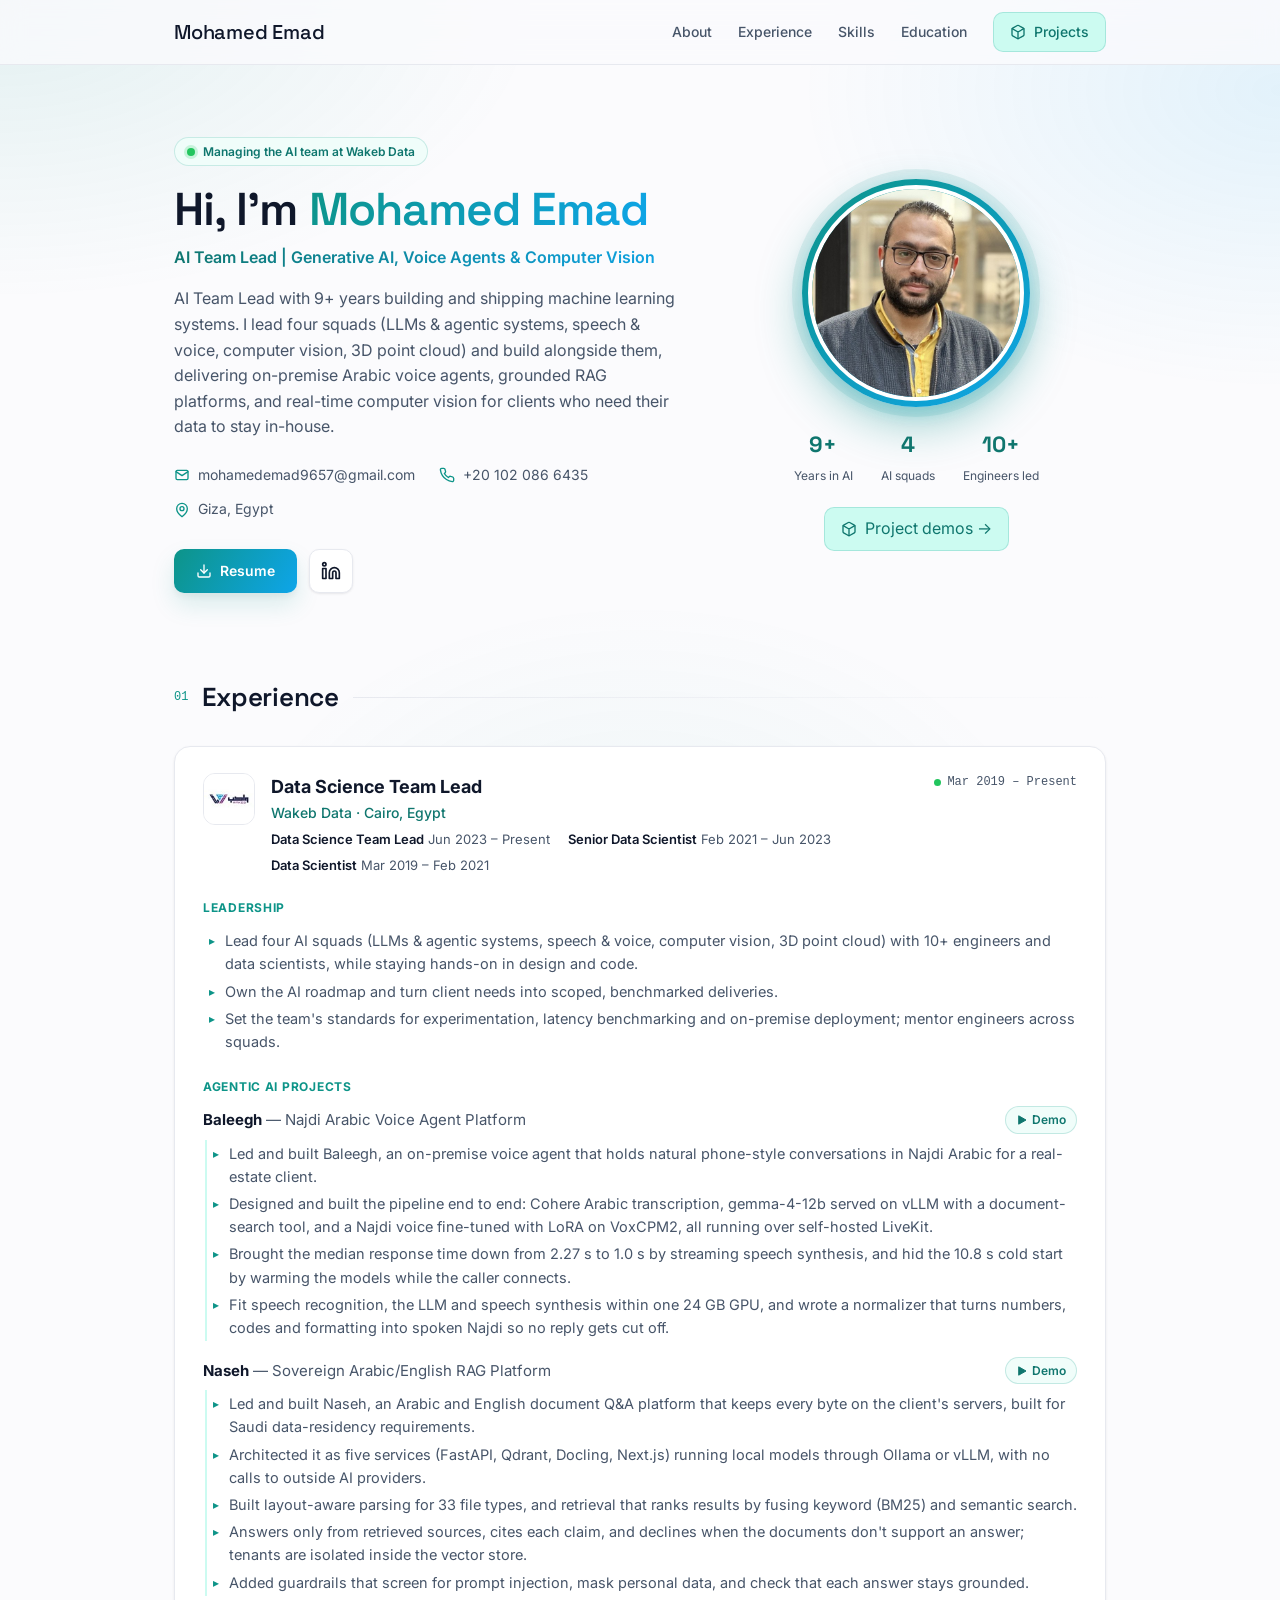
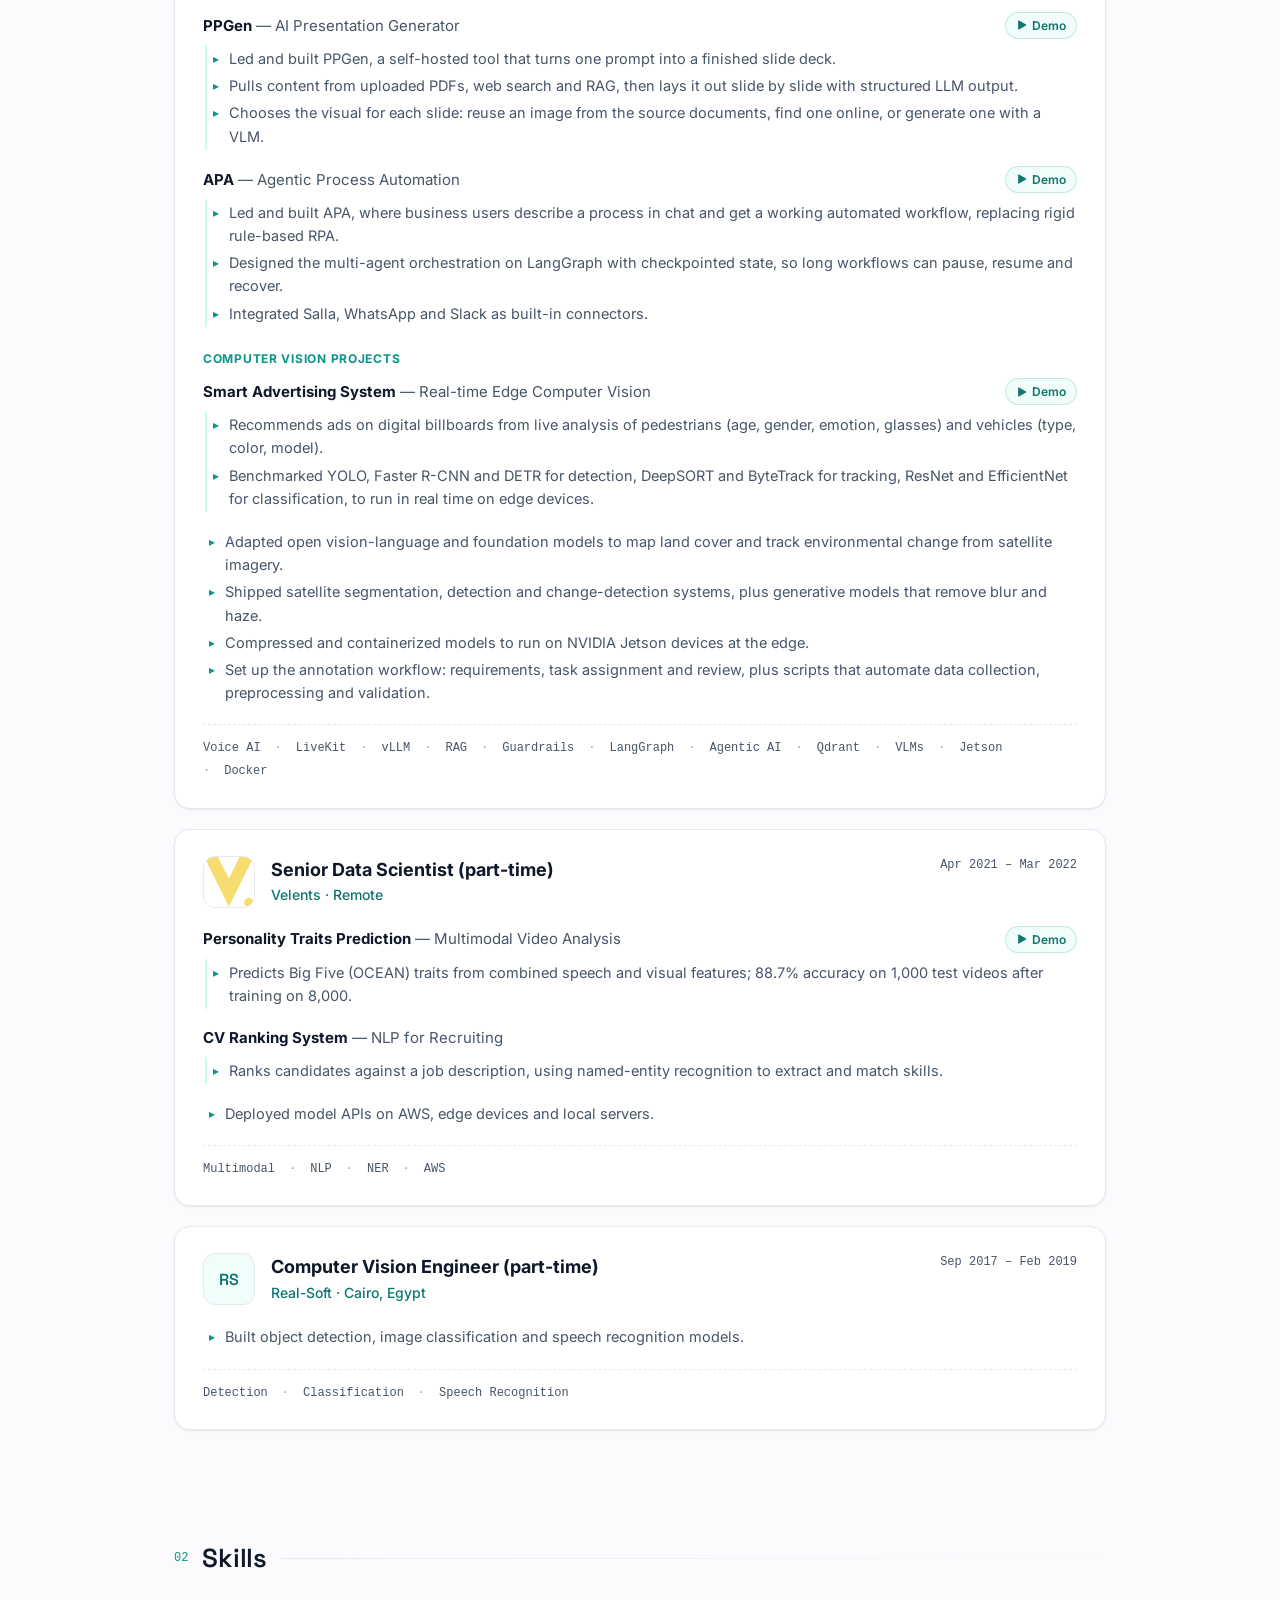
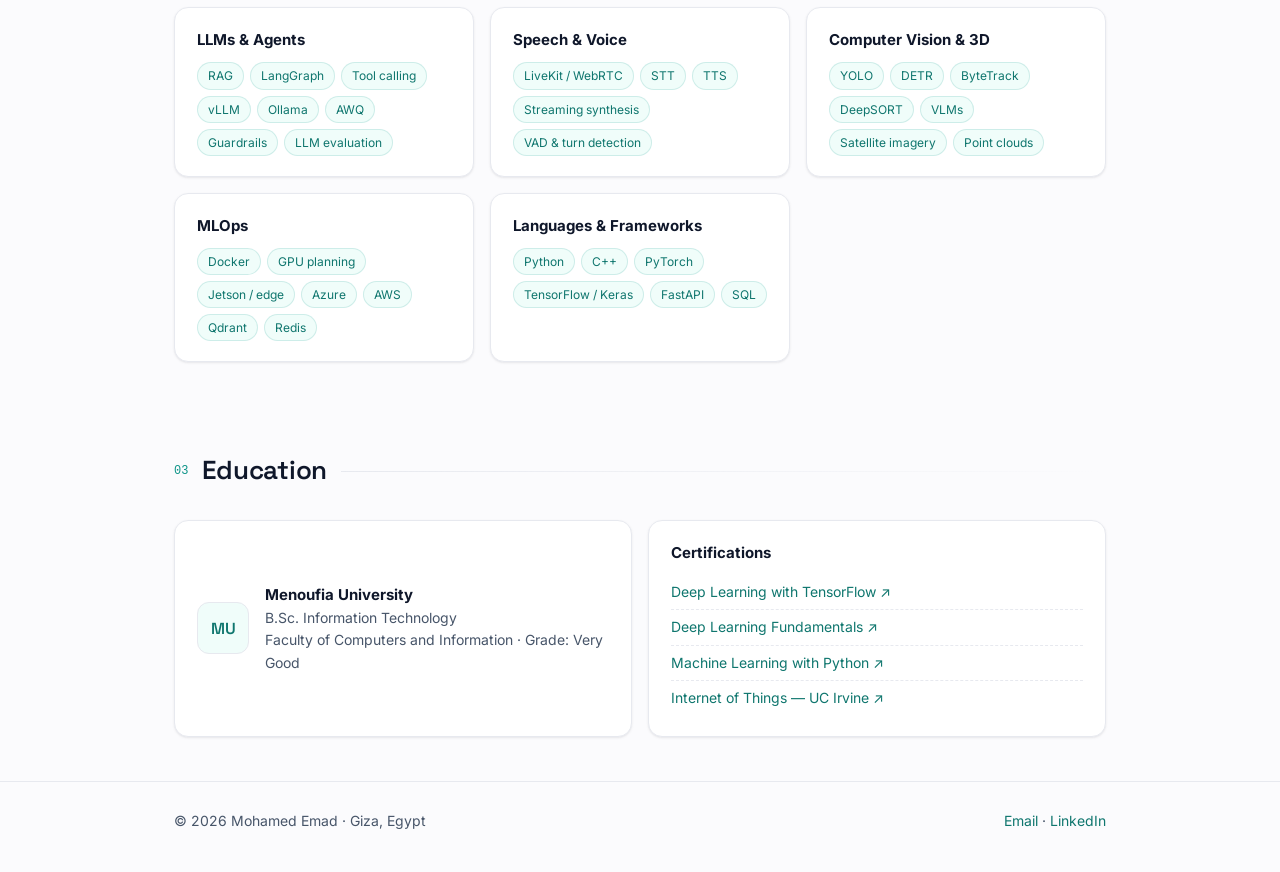
==== commit fed461e3: "name update" ====
--- a/index.html
+++ b/index.html
@@ -11,7 +11,7 @@
   <link rel="icon" href="assets/favicon.svg" type="image/svg+xml">
   <link rel="icon" href="assets/favicon-32.png" sizes="32x32" type="image/png">
   <link rel="apple-touch-icon" href="assets/apple-touch-icon.png">
-  <link rel="stylesheet" href="style.css">
+  <link rel="stylesheet" href="style.css?v=4">
 </head>
 <body data-page="home">
   <nav class="nav" id="nav"></nav>
@@ -29,7 +29,7 @@
     <div class="grid2" id="edu-list"></div>
   </div></section>
   <footer id="footer"></footer>
-  <script src="data/portfolio.js"></script>
-  <script src="app.js"></script>
+  <script src="data/portfolio.js?v=4"></script>
+  <script src="app.js?v=4"></script>
 </body>
 </html>
--- a/style.css
+++ b/style.css
@@ -153,3 +153,182 @@
   .job-head .date { grid-column: 1 / -1; }
   .logo { width: 44px; height: 44px; }
 }
+
+/* ---------- Animated demos ---------- */
+.demo-box { margin-top: 4px; }
+.demo-win { border-radius: 16px; overflow: hidden; background: #fff; border: 1px solid var(--border); box-shadow: var(--shadow-md); }
+.d-bar { height: 36px; display: flex; align-items: center; gap: 7px; padding: 0 14px; background: #f6f7f9; border-bottom: 1px solid var(--border); }
+.d-bar i { width: 11px; height: 11px; border-radius: 50%; background: #e2e5ea; }
+.d-bar i:nth-child(1) { background: #fca5a5; } .d-bar i:nth-child(2) { background: #fcd34d; } .d-bar i:nth-child(3) { background: #86efac; }
+.d-bar span { margin-left: 10px; font-size: 12px; color: var(--text-muted); font-family: var(--font-mono); }
+.d-body { display: grid; grid-template-columns: 170px 1fr; min-height: 400px; }
+.d-side { background: #fafbfc; border-right: 1px solid var(--border); padding: 16px 12px; }
+.d-app { font-family: var(--font-display); font-weight: 600; margin: 0 8px 14px; }
+.d-nav { font-size: 13px; color: var(--text-muted); padding: 7px 10px; border-radius: 8px; margin-bottom: 2px; }
+.d-nav.on { background: var(--brand-softer); color: var(--brand-dark); font-weight: 600; }
+.d-main { padding: 18px 22px; display: flex; flex-direction: column; gap: 12px; font-size: 14px; }
+.d-head { display: flex; justify-content: space-between; align-items: center; gap: 10px; }
+[data-s] { opacity: 0; transform: translateY(8px); transition: opacity .45s ease var(--dl, 0s), transform .45s ease var(--dl, 0s); }
+[data-s].on { opacity: 1; transform: none; }
+.pill { font-size: 11px; padding: 3px 10px; border-radius: 999px; background: #f1f5f9; color: var(--text-muted); white-space: nowrap; }
+.pill.live { background: #dcfce7; color: #15803d; }
+.row { display: flex; align-items: center; flex-wrap: wrap; }
+.row.gap { gap: 8px; } .row.end { justify-content: flex-end; gap: 8px; }
+.chip { font-size: 12px; padding: 4px 10px; border-radius: 8px; background: #f1f5f9; color: var(--text-muted); border: 1px solid var(--border); }
+.chip.ok { background: #ecfdf5; color: #047857; border-color: #a7f3d0; }
+.chip.warn { background: #fffbeb; color: #b45309; border-color: #fde68a; }
+.bubble { max-width: 78%; padding: 10px 14px; border-radius: 14px; line-height: 1.55; }
+.bubble small { display: block; font-size: 11px; color: var(--text-faint); margin-bottom: 2px; }
+.bubble.user { align-self: flex-end; background: #f1f5f9; }
+.bubble.agent { align-self: flex-start; background: var(--brand-softer); border: 1px solid rgba(13,148,136,.18); }
+.bubble.small { max-width: 60%; font-size: 13px; }
+.bubble[dir=rtl] { font-family: "Noto Kufi Arabic", "Segoe UI", Tahoma, sans-serif; }
+.bubble.user[dir=rtl] { align-self: flex-start; } .bubble.agent[dir=rtl] { align-self: flex-end; }
+.wave { display: flex; gap: 2px; align-items: center; height: 22px; margin-top: 6px; }
+.wave i { width: 3px; height: 30%; border-radius: 2px; background: var(--brand); opacity: .7; }
+.on > .wave i, .on .wave i { animation: wv .9s ease-in-out infinite; animation-delay: var(--d); }
+@keyframes wv { 0%, 100% { height: 20%; } 50% { height: 100%; } }
+.pipe { display: flex; align-items: center; gap: 6px; flex-wrap: wrap; }
+.pipe div { background: #fff; border: 1px solid var(--border); border-radius: 10px; padding: 6px 10px; font-size: 12px; }
+.pipe div b { display: block; } .pipe div span { color: var(--brand-dark); font-family: var(--font-mono); }
+.pipe em { color: var(--text-faint); font-style: normal; }
+.pipe.on div { animation: lit .5s ease both; } .pipe.on div:nth-of-type(2) { animation-delay: .5s; } .pipe.on div:nth-of-type(3) { animation-delay: 1s; } .pipe.on div:nth-of-type(4) { animation-delay: 1.5s; }
+@keyframes lit { from { background: #fff; } to { background: var(--brand-softer); border-color: rgba(13,148,136,.35); } }
+.src { margin-top: 6px; font-size: 11px; color: var(--brand-dark); font-family: var(--font-mono); }
+.badge-big { align-self: flex-end; font-family: var(--font-display); font-size: 26px; font-weight: 600; color: var(--brand-dark); }
+.badge-big span { font-family: var(--font-sans); font-size: 12px; color: var(--text-muted); font-weight: 400; }
+.file { display: flex; gap: 12px; align-items: center; border: 1px dashed var(--border); border-radius: 12px; padding: 10px 14px; }
+.file small { display: block; color: var(--text-faint); font-size: 12px; }
+.ficon { width: 38px; height: 46px; border-radius: 6px; background: #fee2e2; color: #b91c1c; font-size: 11px; font-weight: 700; display: grid; place-items: center; }
+.steps { display: grid; gap: 8px; }
+.bar { display: grid; grid-template-columns: 210px 1fr; align-items: center; gap: 10px; font-size: 12px; color: var(--text-muted); }
+.bar i { height: 6px; border-radius: 4px; background: #eef2f6; position: relative; overflow: hidden; }
+.bar i::after { content: ""; position: absolute; inset: 0; width: 0; background: linear-gradient(90deg, var(--brand), var(--brand-2)); }
+.steps.on .bar i::after { animation: fill 1s ease forwards; animation-delay: var(--dl, 0s); }
+@keyframes fill { to { width: var(--w); } }
+sup { color: var(--brand-dark); font-weight: 700; }
+.cites { display: flex; flex-wrap: wrap; gap: 6px; margin-top: 8px; }
+.cites span { font-size: 11px; font-family: var(--font-mono); background: #fff; border: 1px solid var(--border); border-radius: 6px; padding: 2px 8px; color: var(--text-muted); }
+.guard { font-size: 12px; padding: 8px 12px; border-radius: 10px; background: #fef2f2; color: #b91c1c; border: 1px solid #fecaca; }
+.prompt { border: 1px solid var(--border); border-radius: 12px; padding: 10px 14px; background: #fff; }
+.prompt span { display: block; font-size: 11px; color: var(--text-faint); }
+.outline { margin: 0; padding-left: 20px; columns: 2; font-size: 13px; color: var(--text-muted); }
+.slides { display: grid; grid-template-columns: repeat(3, 1fr); gap: 10px; }
+.slide { border: 1px solid var(--border); border-radius: 10px; padding: 8px; font-size: 12px; background: #fff; }
+.slide b { display: block; margin: 6px 0 4px; }
+.thumb { aspect-ratio: 16/9; border-radius: 6px; }
+.thumb.web { background: linear-gradient(135deg, #bae6fd, #e0f2fe); } .thumb.pdf { background: linear-gradient(135deg, #fecaca, #fff1f2); } .thumb.gen { background: linear-gradient(135deg, #a7f3d0, #ccfbf1); }
+.slide [class^=tag-] { font-size: 10px; padding: 1px 6px; border-radius: 6px; }
+.tag-web { background: #e0f2fe; color: #0369a1; } .tag-pdf { background: #fee2e2; color: #b91c1c; } .tag-gen { background: #ccfbf1; color: #0f766e; }
+.btn-mini { font-size: 12px; font-weight: 600; color: #fff; padding: 6px 12px; border-radius: 8px; background: linear-gradient(120deg, var(--brand), var(--brand-2)); }
+.flow { display: flex; align-items: center; gap: 6px; flex-wrap: wrap; margin: 8px 0; }
+.flow em { font-style: normal; color: var(--text-faint); }
+.node { position: relative; border: 1px solid var(--border); border-radius: 12px; padding: 10px 14px; background: #fff; min-width: 140px; box-shadow: var(--shadow-sm); }
+.node small { display: block; font-size: 11px; color: var(--brand); font-weight: 600; text-transform: uppercase; letter-spacing: .04em; }
+.node b { font-size: 13px; }
+.tick { position: absolute; top: -8px; right: -8px; width: 20px; height: 20px; border-radius: 50%; background: #22c55e; color: #fff; font-size: 11px; font-style: normal; display: grid; place-items: center; }
+.d-ctrl { display: flex; align-items: center; gap: 12px; margin-top: 12px; }
+.d-ctrl button { width: 32px; height: 32px; border-radius: 50%; border: 1px solid var(--border); background: #fff; cursor: pointer; font-size: 11px; color: var(--text); }
+.d-steps { display: flex; gap: 6px; }
+.d-steps span { width: 34px; height: 5px; border-radius: 3px; background: #e5e7eb; cursor: pointer; overflow: hidden; }
+.d-steps span i { display: block; height: 100%; width: 0; background: var(--brand); }
+.d-steps span.done i { width: 100%; }
+.d-steps span.cur i { animation: prog var(--t) linear forwards; }
+.paused .d-steps span.cur i { animation-play-state: paused; }
+@keyframes prog { to { width: 100%; } }
+.d-cap { font-size: 13px; color: var(--text-muted); }
+@media (max-width: 860px) {
+  .d-body { grid-template-columns: 1fr; } .d-side { display: none; }
+  .bubble { max-width: 92%; } .bar { grid-template-columns: 1fr; gap: 4px; } .slides { grid-template-columns: repeat(2, 1fr); }
+  .d-ctrl { flex-wrap: wrap; }
+}
+@media (prefers-reduced-motion: reduce) { [data-s] { transition: none; } .wave i { animation: none !important; } }
+.thumb { position: relative; }
+.thumb::before { content: ""; position: absolute; left: 9%; top: 14%; width: 52%; height: 10%; border-radius: 3px; background: rgba(15,23,42,.32); }
+.thumb::after { content: ""; position: absolute; left: 9%; top: 36%; width: 42%; height: 46%; background: repeating-linear-gradient(rgba(15,23,42,.16) 0 9%, transparent 9% 24%); }
+
+/* ---------- Baleegh demo: mirrors the real Baleegh web app (monochrome + violet) ---------- */
+.d-body:has(.bl) { display: block; }
+.bl { --v: #7C3AED; --vb: #6D28D9; --vs: rgba(124,58,237,.10); --vl: rgba(124,58,237,.35);
+  --t: #17181A; --tm: #6B7076; --tf: #9BA1A6; --b: #E7E7E7; --bs: #D4D4D4; --e2: #F6F6F6; --sb: #FAFAFA;
+  display: grid; grid-template-columns: 200px 1fr; min-height: 470px; font-size: 13px; color: var(--t); background: #fff; }
+.bl [dir=rtl], .bl .ar { font-family: "Tajawal", "Segoe UI", Tahoma, sans-serif; font-size: 13.5px; line-height: 1.65; }
+.bl kbd { font-family: var(--font-mono); font-size: 10px; color: var(--tf); }
+.bl-side { background: var(--sb); border-right: 1px solid var(--b); padding: 14px 10px; }
+.bl-brand { display: flex; align-items: center; gap: 8px; padding: 0 6px 12px; }
+.bl-brand i { width: 22px; height: 22px; border-radius: 6px; background: linear-gradient(135deg, #1D1C3C, #35A4DB 55%, #742871); }
+.bl-brand b { font-size: 14px; }
+.bl-ws { display: flex; align-items: center; gap: 8px; border: 1px solid var(--b); border-radius: 10px; padding: 6px 8px; background: #fff; }
+.bl-ws span { width: 22px; height: 22px; border-radius: 7px; background: linear-gradient(135deg, #7C3AED, #A78BFA); color: #fff; font-size: 11px; font-weight: 600; display: grid; place-items: center; }
+.bl-ws b { display: block; font-size: 12px; } .bl-ws small { color: var(--tf); font-size: 10px; } .bl-ws em { margin-left: auto; font-style: normal; color: var(--tf); }
+.bl-search { display: flex; justify-content: space-between; border: 1px solid var(--b); border-radius: 10px; padding: 6px 10px; margin: 8px 0 12px; color: var(--tf); background: #fff; font-size: 12px; }
+.bl-label { margin: 12px 8px 4px; font-size: 10px; font-weight: 600; letter-spacing: .06em; text-transform: uppercase; color: var(--tf); }
+.bl-nav { display: flex; justify-content: space-between; align-items: center; padding: 6px 10px; border-radius: 8px; color: var(--tm); font-weight: 500; margin-bottom: 1px; }
+.bl-nav span::before { content: ""; display: inline-block; width: 12px; height: 12px; border: 1.6px solid currentColor; border-radius: 4px; margin-right: 8px; vertical-align: -2px; opacity: .75; }
+.bl-nav.on { background: var(--e2); color: var(--t); } .bl-nav.on span::before { border-color: var(--vb); opacity: 1; }
+.bl-main { padding: 0; position: relative; display: flex; flex-direction: column; min-width: 0; }
+.bl-top { height: 48px; display: flex; align-items: center; gap: 12px; padding: 0 16px; border-bottom: 1px solid var(--b); }
+.bl-crumb { color: var(--tm); } .bl-crumb b { color: var(--t); font-weight: 600; }
+.bl-saved { margin-left: auto; color: var(--tf); font-size: 11px; }
+.bl-btn { background: #0A0A0A; color: #fff; border-radius: 8px; padding: 5px 12px; font-size: 12px; font-weight: 500; }
+.bl-cols { display: grid; grid-template-columns: 1fr 1fr; gap: 14px; padding: 14px 16px; flex: 1; }
+.bl-tabs { display: flex; gap: 2px; border-bottom: 1px solid var(--b); margin-bottom: 10px; }
+.bl-tabs span { padding: 6px 8px; color: var(--tm); font-size: 12px; font-weight: 500; border-bottom: 2px solid transparent; }
+.bl-tabs span.on { color: var(--t); border-color: var(--t); }
+.bl-cfg label { display: block; font-size: 11px; font-weight: 500; margin: 8px 0 4px; }
+.bl-input { background: var(--sb); border: 1px solid var(--b); border-radius: 12px; padding: 7px 10px; color: var(--tm); font-size: 12px; }
+.bl-input.row { display: flex; gap: 8px; align-items: center; } .bl-input small { color: var(--tf); font-size: 11px; }
+.bl-badge, .bl-tool { font-size: 10px; font-weight: 600; padding: 1px 8px; border-radius: 999px; background: var(--vs); border: 1px solid var(--vl); color: var(--vb); font-family: var(--font-sans); }
+.bl-doc { display: flex; align-items: center; gap: 8px; border: 1px solid var(--b); border-radius: 12px; padding: 7px 10px; }
+.bl-doc span { font-size: 9px; font-weight: 700; color: #B91C1C; background: rgba(220,38,38,.08); border: 1px solid rgba(220,38,38,.3); border-radius: 999px; padding: 1px 6px; }
+.bl-doc small { margin-left: auto; color: #15803D; font-size: 11px; }
+.bl-test { border: 1px solid var(--b); border-radius: 16px; display: flex; flex-direction: column; overflow: hidden; }
+.bl-test-head { display: flex; justify-content: space-between; align-items: center; padding: 9px 12px; border-bottom: 1px solid var(--b); }
+.bl-call { font-size: 12px; font-weight: 500; background: #0A0A0A; color: #fff; border-radius: 8px; padding: 4px 10px; }
+.bl-chat { flex: 1; padding: 12px; display: flex; flex-direction: column; gap: 10px; }
+.bl-msg { display: flex; gap: 8px; align-items: flex-end; }
+.bl-msg p { margin: 0; padding: 8px 11px; border-radius: 12px; max-width: 86%; }
+.bl-msg small { display: block; font-size: 10px; color: var(--tf); margin-top: 4px; font-family: var(--font-sans); }
+.bl-msg.agent p { background: var(--e2); border: 1px solid var(--b); }
+.bl-msg.user { justify-content: flex-start; } .bl-msg.user p { background: #0A0A0A; color: #fff; } .bl-msg.user small { color: #9BA1A6; }
+.av { flex: none; width: 24px; height: 24px; border-radius: 50%; background: radial-gradient(circle at 35% 30%, #c4b5fd, #7C3AED); }
+.av.u { border-radius: 19%; background: linear-gradient(#E4E4E7, #D4D4D8); }
+.bl-composer { margin: 0 10px 10px; border: 1px solid var(--b); border-radius: 14px; padding: 8px 12px; color: var(--tf); font-size: 12px; }
+/* call dialog */
+.bl-overlay { position: absolute; inset: 0; display: grid; place-items: center; background: rgba(15,15,15,.28); backdrop-filter: blur(6px); }
+.bl-overlay[data-s] { transform: scale(.97); }
+.bl-overlay.on { transform: none; }
+.bl-dialog { width: 340px; background: #fff; border: 1px solid var(--bs); border-radius: 20px; padding: 14px 18px 16px; box-shadow: 0 12px 24px rgba(15,15,15,.08), 0 24px 60px rgba(15,15,15,.1); display: flex; flex-direction: column; align-items: center; gap: 10px; }
+.bl-pills { display: flex; gap: 6px; align-self: stretch; justify-content: space-between; }
+.bl-pills span { font-size: 11px; padding: 4px 10px; border-radius: 999px; background: var(--e2); border: 1px solid var(--b); color: var(--tm); font-variant-numeric: tabular-nums; }
+.bl-pills .live { color: #15803D; } .bl-pills .live i { display: inline-block; width: 6px; height: 6px; border-radius: 50%; background: #16A34A; margin-right: 6px; animation: blp 1.4s ease-in-out infinite; }
+.bl-pills em { font-style: normal; }
+@keyframes blp { 50% { opacity: .3; } }
+.bl-orb-wrap { position: relative; width: 140px; height: 140px; margin: 4px 0; }
+.bl-halo { position: absolute; inset: -10px; border-radius: 50%; background: radial-gradient(circle, rgba(124,58,237,.45), rgba(34,211,238,.18) 60%, transparent 72%); filter: blur(18px); animation: blh 6s ease-in-out infinite; }
+@keyframes blh { 50% { transform: scale(1.035); } }
+.bl-orb { position: absolute; inset: 0; border-radius: 50%; overflow: hidden; background: radial-gradient(circle at 40% 35%, #6D28D9, #1B0B3D 65%, #0A0618); box-shadow: inset 0 0 0 1px rgba(255,255,255,.08), 0 10px 40px rgba(124,58,237,.45); }
+.bl-orb i { position: absolute; width: 70%; height: 70%; border-radius: 50%; filter: blur(16px); mix-blend-mode: screen; opacity: .85; }
+.bl-orb i:nth-child(1) { background: #A78BFA; left: -5%; top: 5%; animation: bld1 9s ease-in-out infinite; }
+.bl-orb i:nth-child(2) { background: #22D3EE; right: -10%; top: 25%; animation: bld2 11s ease-in-out infinite; }
+.bl-orb i:nth-child(3) { background: #F472B6; left: 20%; bottom: -15%; animation: bld3 13s ease-in-out infinite; }
+@keyframes bld1 { 50% { transform: translate(25%, 20%); } } @keyframes bld2 { 50% { transform: translate(-30%, 15%); } } @keyframes bld3 { 50% { transform: translate(10%, -30%); } }
+[data-at="2"] .bl-orb-wrap, [data-at="4"] .bl-orb-wrap { animation: blv .5s ease-in-out infinite alternate; }
+@keyframes blv { to { transform: scale(1.04); } }
+.bl-who { display: flex; flex-direction: column; align-items: center; gap: 2px; } .bl-who .av { width: 28px; height: 28px; } .bl-who b { font-size: 13px; }
+.bl .st { display: none; font-size: 11px; color: var(--tm); opacity: 1; transform: none; }
+[data-at="1"] .bl .s1, [data-at="2"] .bl .s2, [data-at="3"] .bl .s3, [data-at="4"] .bl .s4 { display: inline; }
+[data-at="1"] .bl .s1, [data-at="2"] .bl .s2 { color: var(--vb); }
+.bl-ribbon { display: flex; gap: 3px; align-items: center; height: 26px; }
+.bl-ribbon i { width: 3px; height: 15%; border-radius: 2px; background: linear-gradient(#7C3AED, #22D3EE); }
+[data-at="2"] .bl-ribbon i, [data-at="4"] .bl-ribbon i { animation: wv .8s ease-in-out infinite; animation-delay: var(--d); }
+.bl-cap { min-height: 46px; text-align: center; display: flex; flex-direction: column; align-items: center; gap: 4px; }
+.bl-cap [data-s]:not(.on) { display: none; }
+.bl-cap .interim { color: var(--tf); font-style: italic; }
+.bl-dock { display: flex; gap: 14px; }
+.bl-dock span { width: 38px; height: 38px; border-radius: 50%; display: grid; place-items: center; background: var(--e2); border: 1px solid var(--b); font-size: 14px; }
+.bl-dock .end { background: #DC2626; color: #fff; border-color: #DC2626; }
+@media (max-width: 860px) {
+  .bl { grid-template-columns: 1fr; } .bl-side { display: none; }
+  .bl-cols { grid-template-columns: 1fr; } .bl-cfg { display: none; } .bl-dialog { width: 92%; }
+}
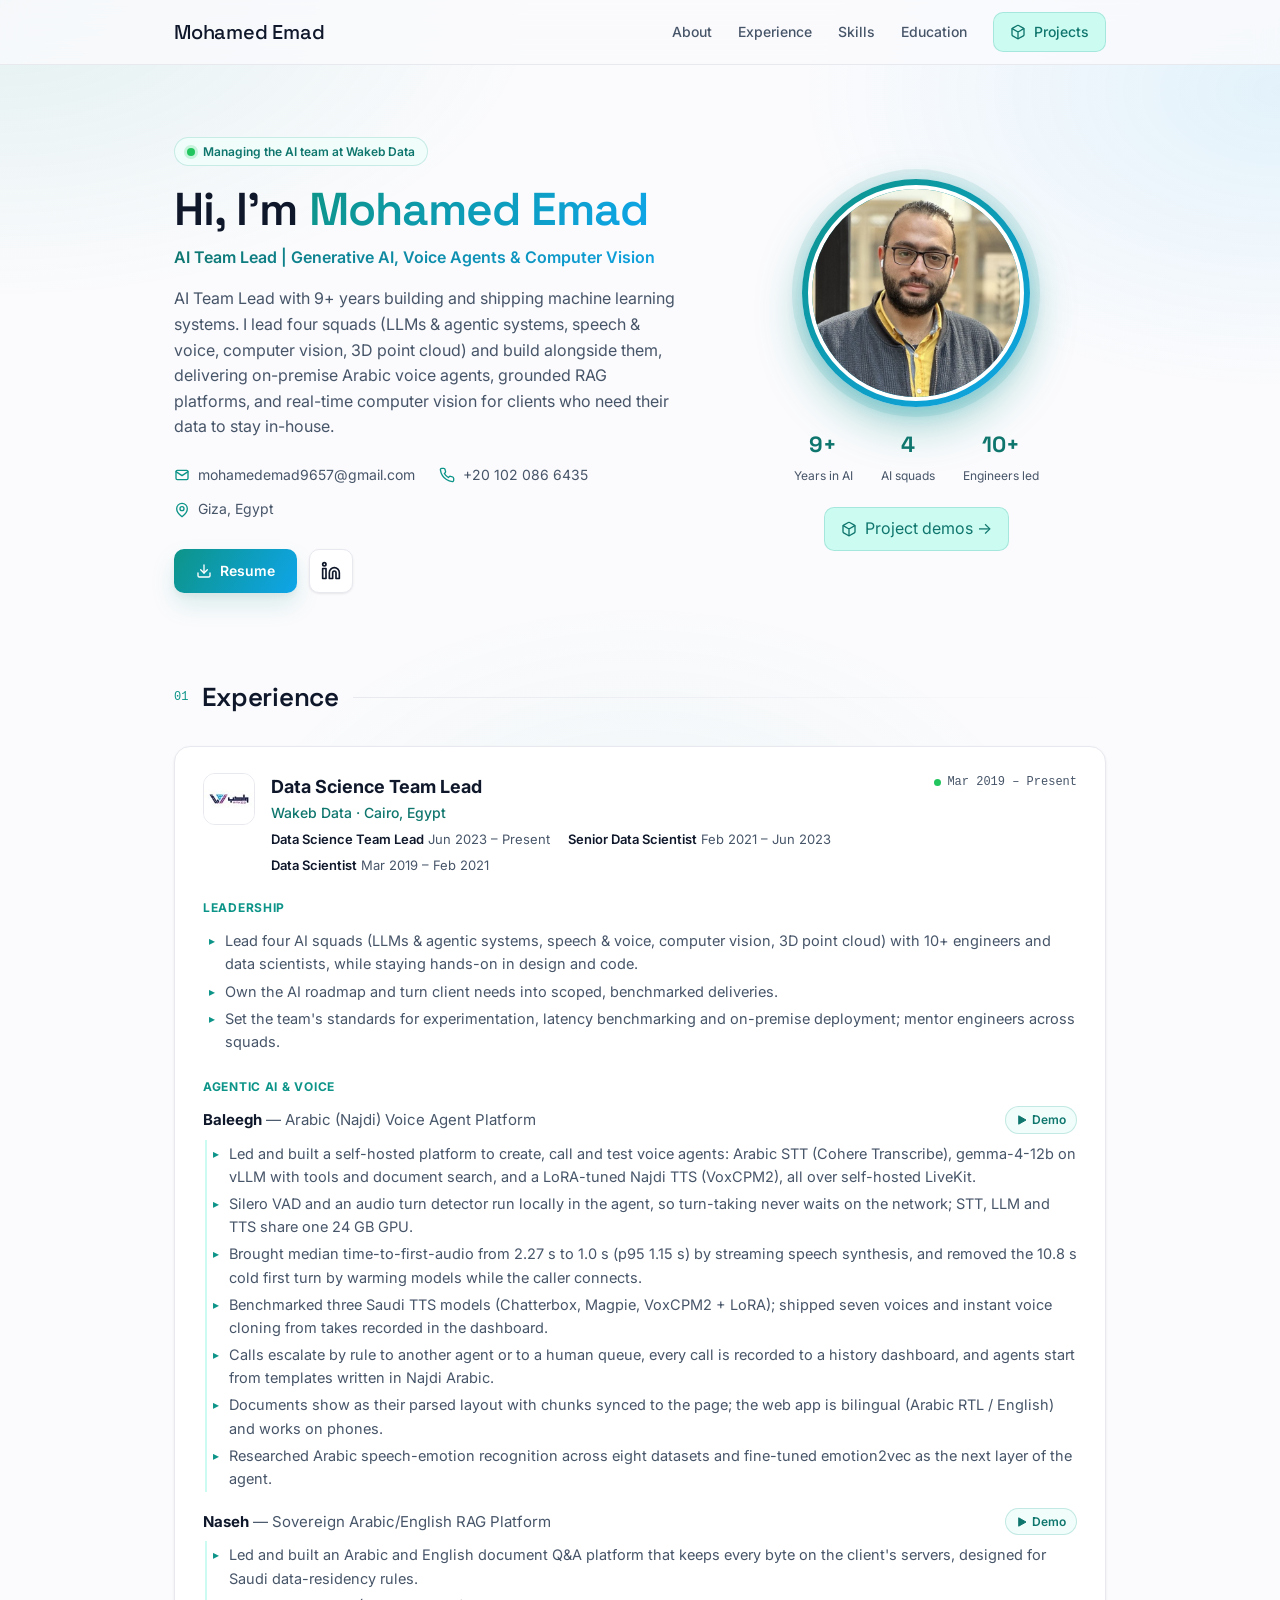
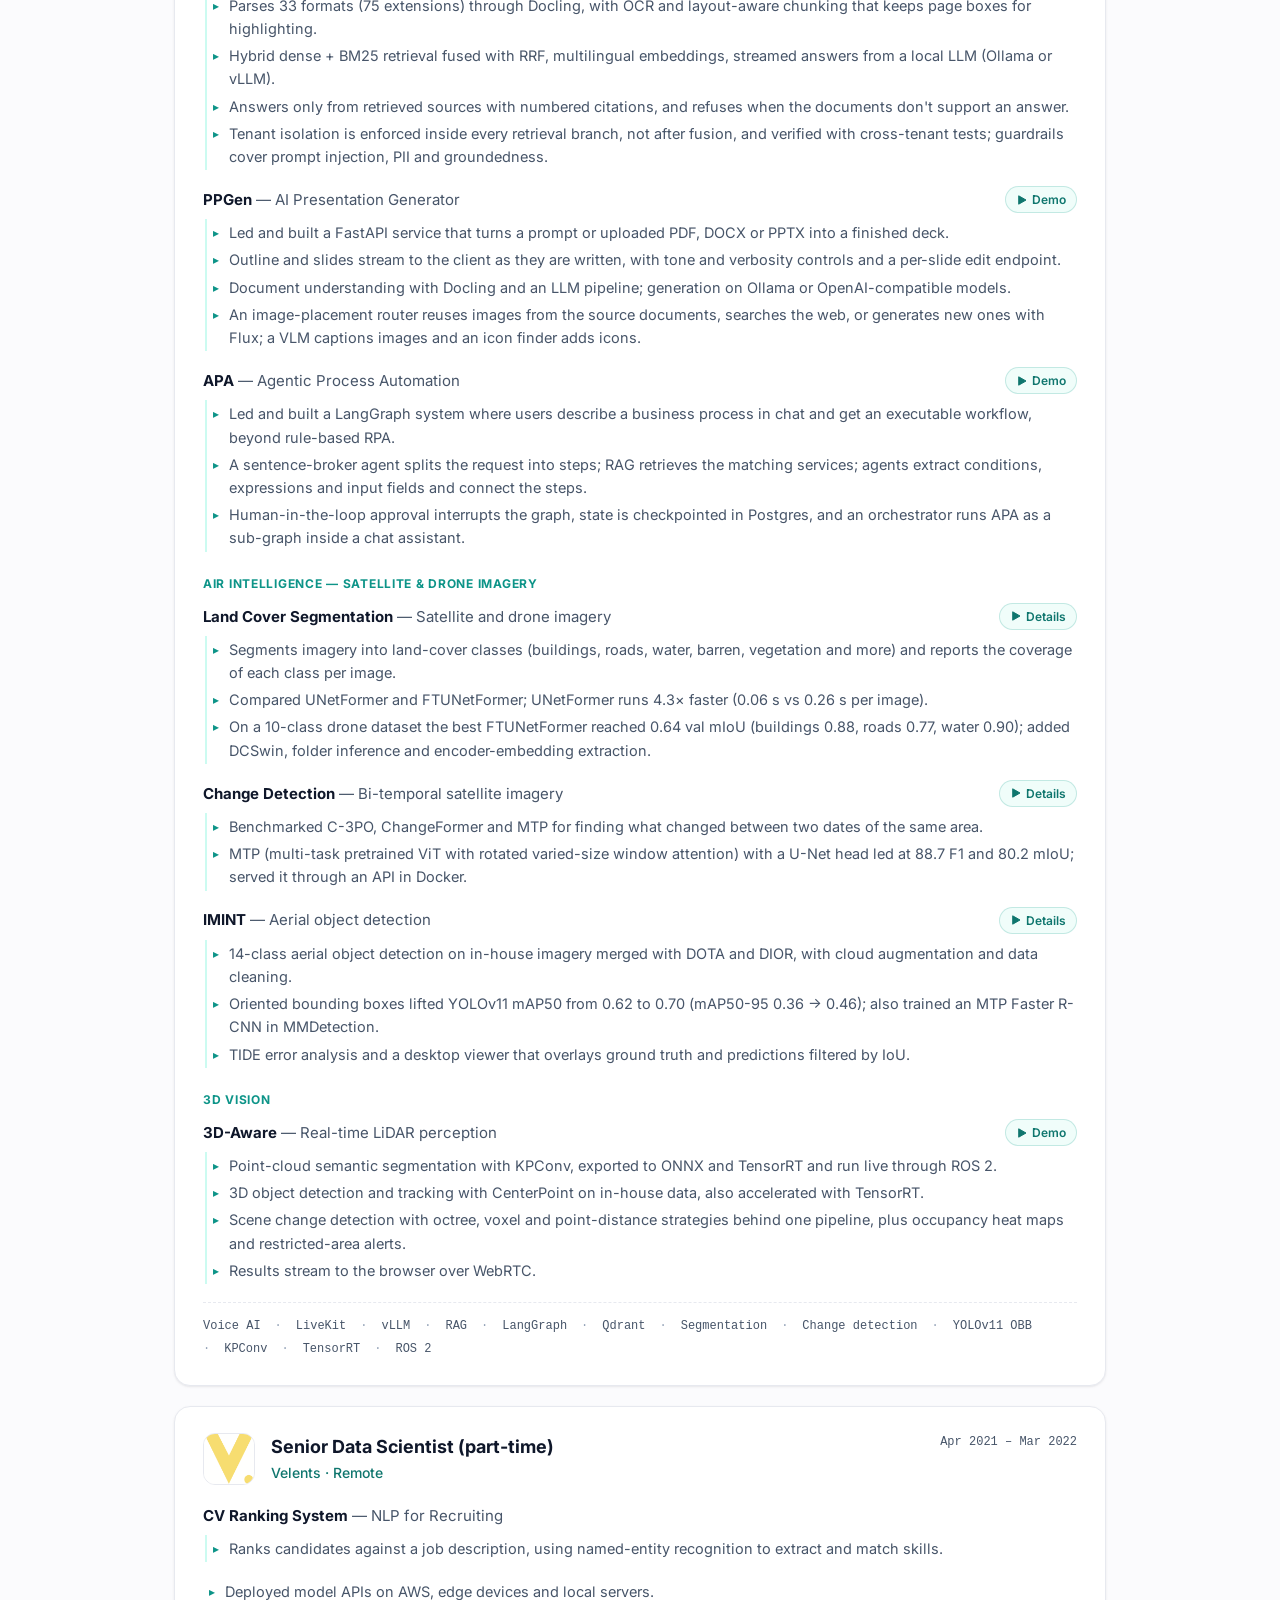
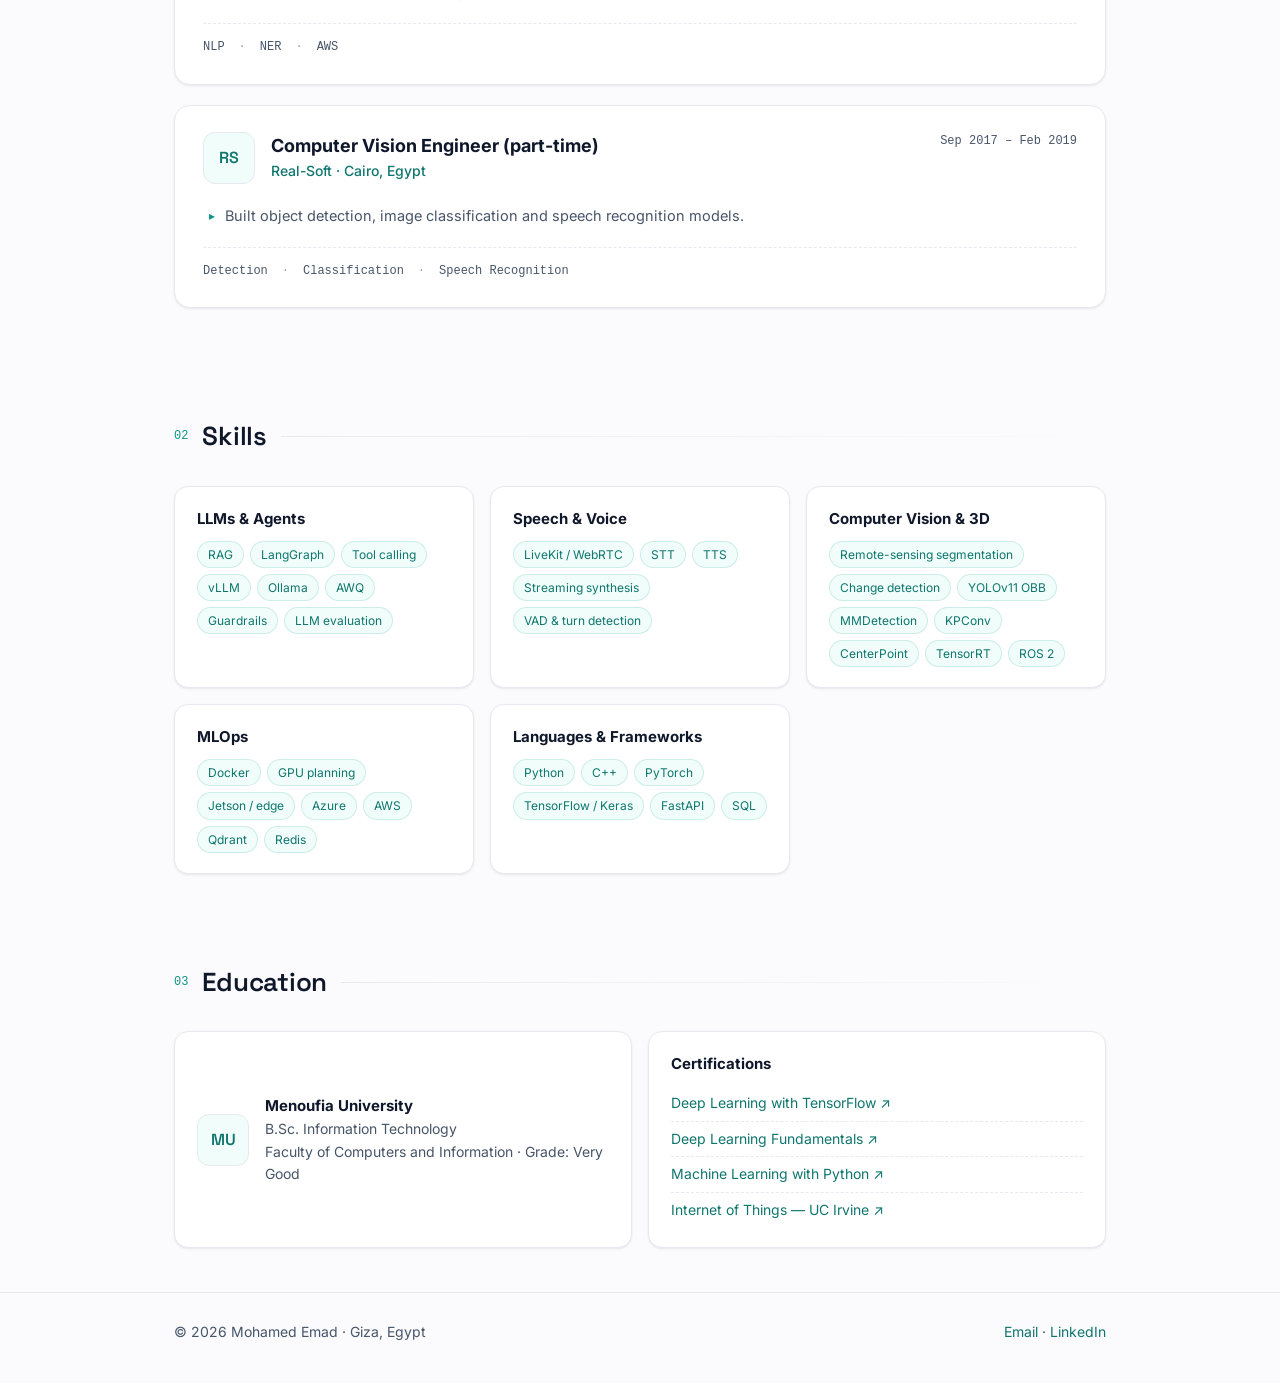
==== commit d7d2407d: "new update" ====
--- a/index.html
+++ b/index.html
@@ -11,7 +11,7 @@
   <link rel="icon" href="assets/favicon.svg" type="image/svg+xml">
   <link rel="icon" href="assets/favicon-32.png" sizes="32x32" type="image/png">
   <link rel="apple-touch-icon" href="assets/apple-touch-icon.png">
-  <link rel="stylesheet" href="style.css?v=4">
+  <link rel="stylesheet" href="style.css?v=5">
 </head>
 <body data-page="home">
   <nav class="nav" id="nav"></nav>
@@ -29,7 +29,8 @@
     <div class="grid2" id="edu-list"></div>
   </div></section>
   <footer id="footer"></footer>
-  <script src="data/portfolio.js?v=4"></script>
-  <script src="app.js?v=4"></script>
+  <script src="data/portfolio.js?v=5"></script>
+  <script src="demos.js?v=5"></script>
+  <script src="app.js?v=5"></script>
 </body>
 </html>
--- a/style.css
+++ b/style.css
@@ -332,3 +332,52 @@
   .bl { grid-template-columns: 1fr; } .bl-side { display: none; }
   .bl-cols { grid-template-columns: 1fr; } .bl-cfg { display: none; } .bl-dialog { width: 92%; }
 }
+
+/* project screenshots */
+.shot { margin: 0; border-radius: 16px; overflow: hidden; border: 1px solid var(--border); background: #fff; box-shadow: var(--shadow-md); }
+.shot img { width: 100%; height: auto; display: block; }
+.shot figcaption { font-size: 12.5px; color: var(--text-muted); padding: 10px 14px; border-top: 1px solid var(--border); }
+/* Baleegh demo: extra screens */
+.bl-nav.n-agents { background: var(--e2); color: var(--t); } .bl-nav.n-agents span::before { border-color: var(--vb); opacity: 1; }
+[data-at="6"] .bl-nav.n-agents, [data-at="8"] .bl-nav.n-agents { background: none; color: var(--tm); }
+[data-at="6"] .bl-nav.n-agents span::before, [data-at="8"] .bl-nav.n-agents span::before { border-color: currentColor; opacity: .75; }
+[data-at="6"] .bl-nav.n-voices, [data-at="8"] .bl-nav.n-history { background: var(--e2); color: var(--t); }
+[data-at="6"] .bl-nav.n-voices span::before, [data-at="8"] .bl-nav.n-history span::before { border-color: var(--vb); opacity: 1; }
+.bl-panel { position: absolute; left: 0; right: 0; top: 48px; bottom: 0; background: #fff; padding: 16px 18px; overflow: hidden; }
+.bl-ph { display: flex; justify-content: space-between; align-items: flex-start; gap: 12px; margin-bottom: 14px; }
+.bl-ph small, .bl-rule small { display: block; font-size: 10px; font-weight: 600; letter-spacing: .06em; color: var(--tf); }
+.bl-ph b { font-size: 17px; letter-spacing: -.02em; } .bl-ph p, .bl-hint { margin: 2px 0 0; color: var(--tm); font-size: 12.5px; }
+.bl-voices { display: grid; grid-template-columns: repeat(4, 1fr); gap: 10px; }
+.bl-vc { position: relative; border: 1px solid var(--b); border-radius: 16px; padding: 12px; display: flex; flex-direction: column; gap: 2px; }
+.bl-vc .av { width: 30px; height: 30px; margin-bottom: 6px; } .bl-vc small { color: var(--tf); font-size: 11px; }
+.bl-vc.sel { border-color: var(--vl); background: var(--vs); }
+.bl-vc.rec { border-style: dashed; }
+.bl-play { position: absolute; top: 12px; right: 12px; width: 24px; height: 24px; border-radius: 50%; background: #0A0A0A; color: #fff; font-size: 9px; display: grid; place-items: center; }
+.bl-vc .bl-badge { position: absolute; top: 12px; right: 12px; }
+.bl-h { display: block; font-size: 14px; margin-top: 4px; }
+.bl-rule { display: grid; grid-template-columns: 24px 1fr 1fr; gap: 12px; align-items: center; border: 1px solid var(--b); border-radius: 12px; padding: 9px 12px; margin-top: 8px; }
+.bl-rule em { font-style: normal; width: 22px; height: 22px; border-radius: 50%; background: var(--e2); display: grid; place-items: center; font-size: 11px; color: var(--tm); }
+.bl-queue { margin-top: 12px; padding: 10px 12px; border-radius: 12px; background: rgba(22,163,74,.07); border: 1px solid rgba(22,163,74,.3); color: #15803D; font-size: 12px; }
+.bl-queue .live i { display: inline-block; width: 6px; height: 6px; border-radius: 50%; background: #16A34A; margin-right: 6px; animation: blp 1.4s infinite; }
+.bl-queue .live { font-weight: 600; margin-right: 6px; }
+.bl-stats { display: grid; grid-template-columns: repeat(4, 1fr); gap: 10px; margin-bottom: 12px; }
+.bl-stats div { border: 1px solid var(--b); border-radius: 12px; padding: 10px 12px; } .bl-stats b { display: block; font-size: 17px; } .bl-stats small { color: var(--tf); font-size: 11px; }
+.bl-table { width: 100%; border-collapse: collapse; border: 1px solid var(--b); border-radius: 12px; overflow: hidden; font-size: 12px; }
+.bl-table th { background: var(--e2); color: var(--tm); font-weight: 500; font-size: 11px; text-align: left; padding: 7px 12px; }
+.bl-table td { padding: 8px 12px; border-top: 1px solid var(--b); color: var(--tm); }
+.bl-table td .av { display: inline-block; width: 16px; height: 16px; vertical-align: -3px; margin-right: 6px; }
+.bl-table .ok { color: #15803D; } .bl-table .warn { color: #92400E; }
+@media (max-width: 860px) { .bl-voices { grid-template-columns: repeat(2, 1fr); } .bl-rule { grid-template-columns: 24px 1fr; } .bl-stats { grid-template-columns: repeat(2, 1fr); } }
+/* 3D-Aware demo */
+.d-body:has(.aw) { display: block; min-height: 0; }
+.aw { position: relative; background: #0b1220; }
+.aw-c { display: block; width: 100%; height: auto; }
+.aw-hud { position: absolute; top: 10px; left: 12px; display: flex; gap: 6px; flex-wrap: wrap; }
+.aw-hud span { font: 11px var(--font-mono); color: #cbd5e1; background: rgba(15,23,42,.75); border: 1px solid rgba(148,163,184,.25); padding: 3px 8px; border-radius: 6px; }
+.aw-legend { position: absolute; bottom: 10px; left: 12px; display: flex; gap: 10px; flex-wrap: wrap; font-size: 11px; color: #cbd5e1; background: rgba(15,23,42,.75); padding: 5px 10px; border-radius: 8px; }
+.aw-legend span::before { content: ""; display: inline-block; width: 8px; height: 8px; border-radius: 2px; background: var(--c); margin-right: 5px; }
+.aw-alert { position: absolute; top: 10px; right: 12px; max-width: 320px; font-size: 12px; color: #fecaca; background: rgba(127,29,29,.85); border: 1px solid #ef4444; padding: 8px 12px; border-radius: 10px; }
+.aw-alert b { display: block; color: #fff; }
+.file.sm { padding: 6px 10px; } .file.sm .ficon { width: 30px; height: 36px; font-size: 9px; }
+.ficon.blue { background: #dbeafe; color: #1d4ed8; }
+.slide .thumb { aspect-ratio: 16 / 8; }
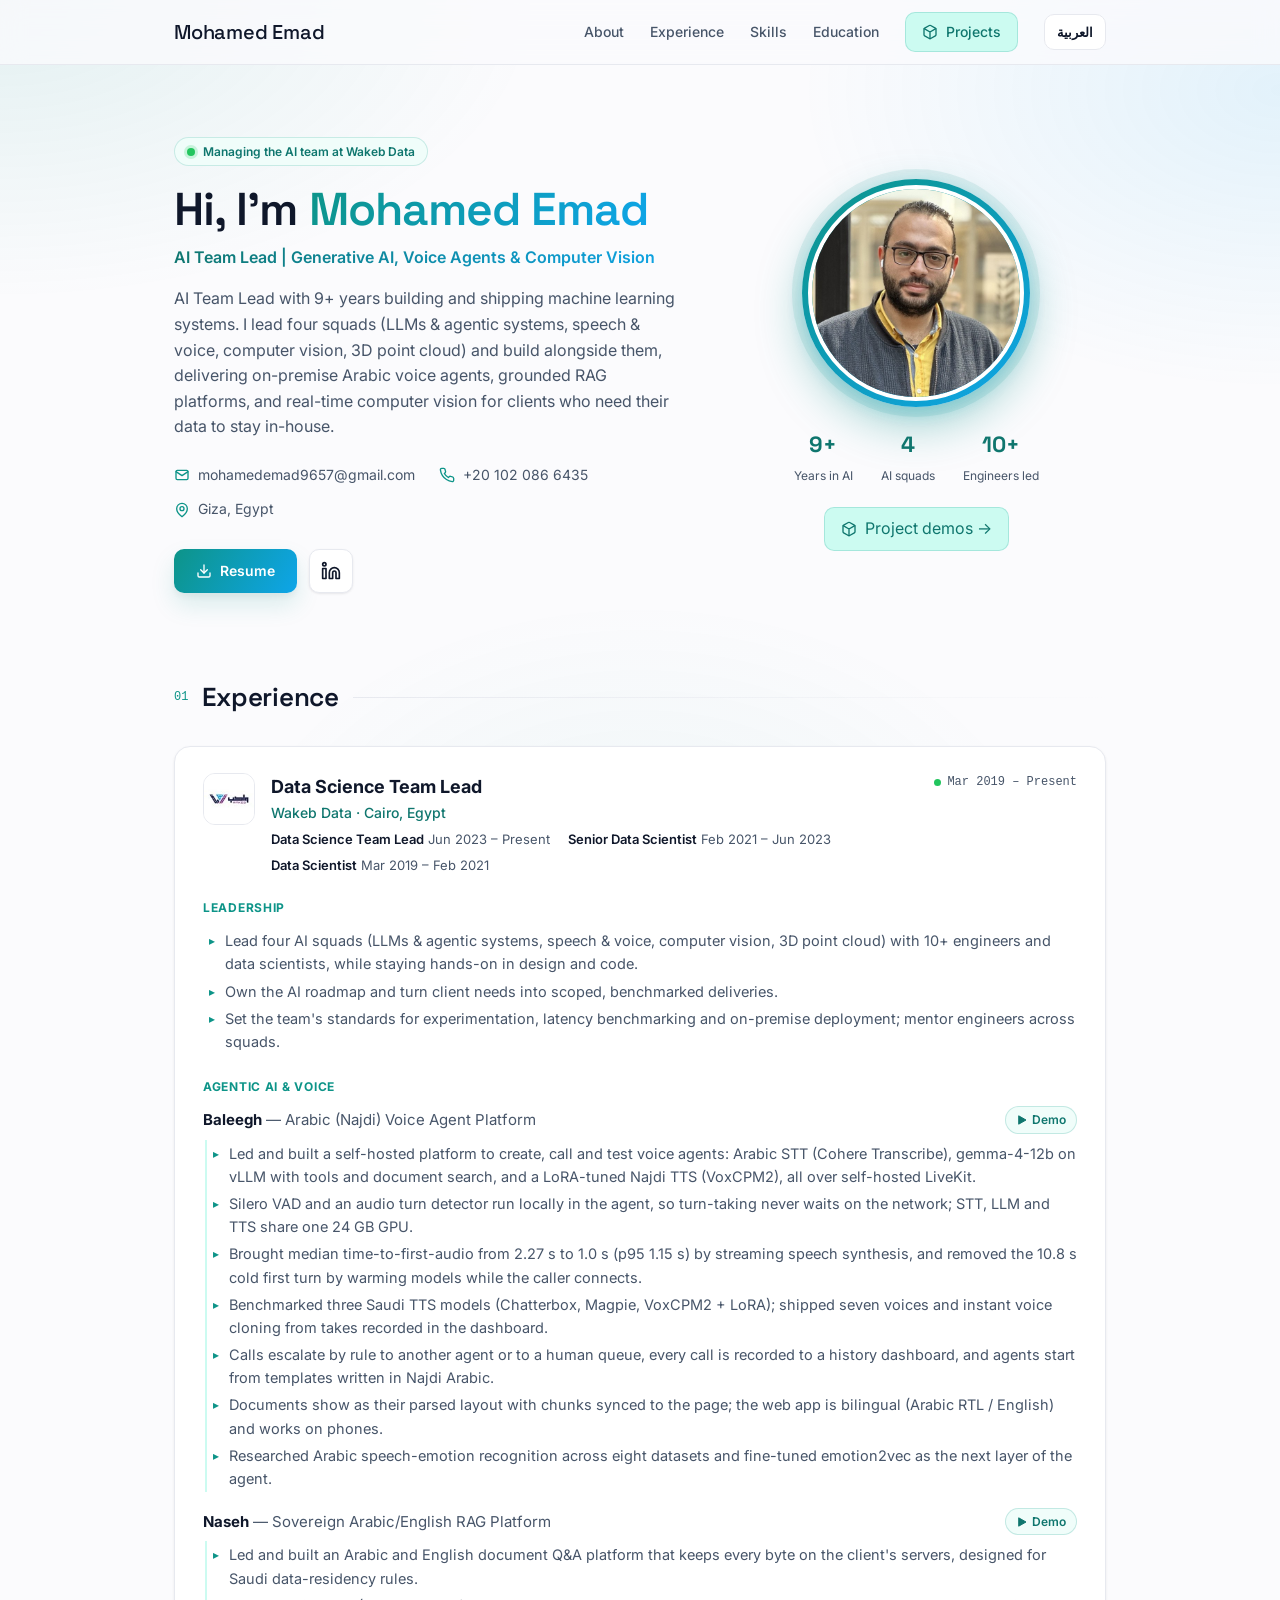
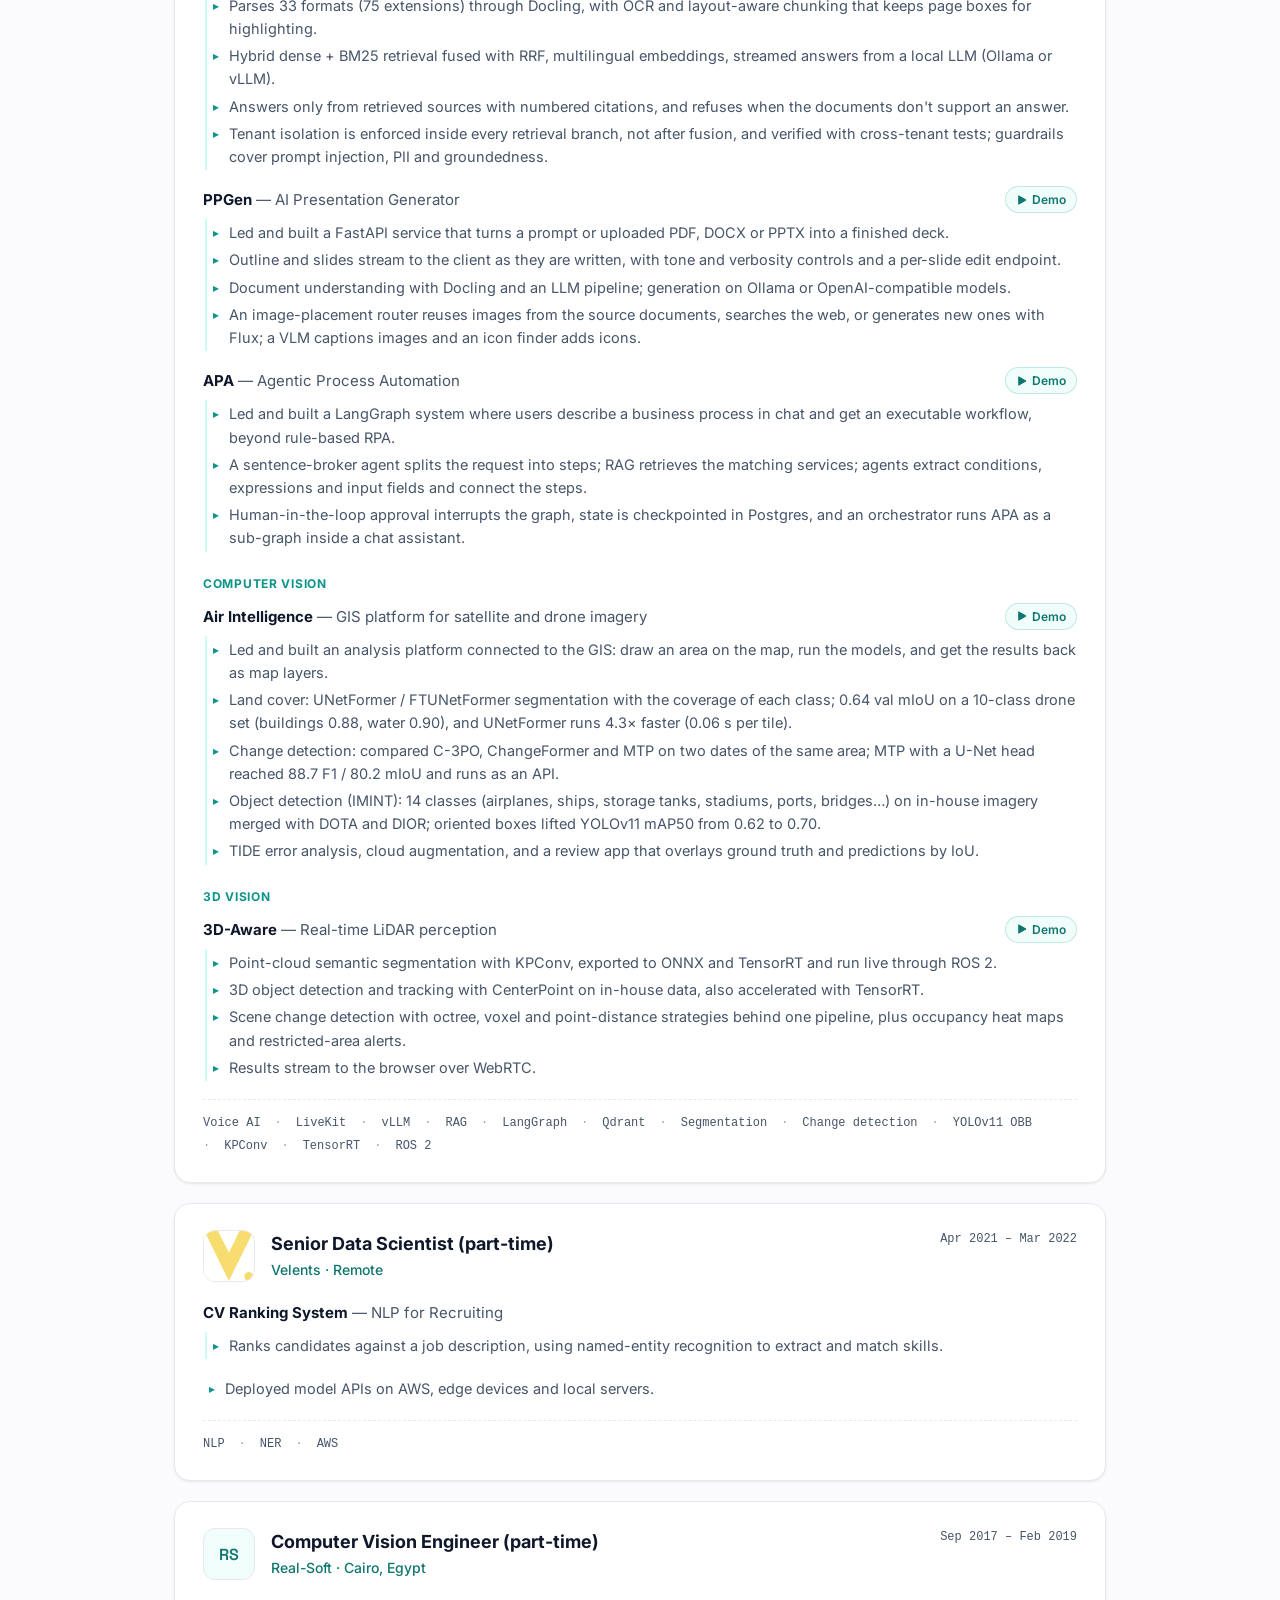
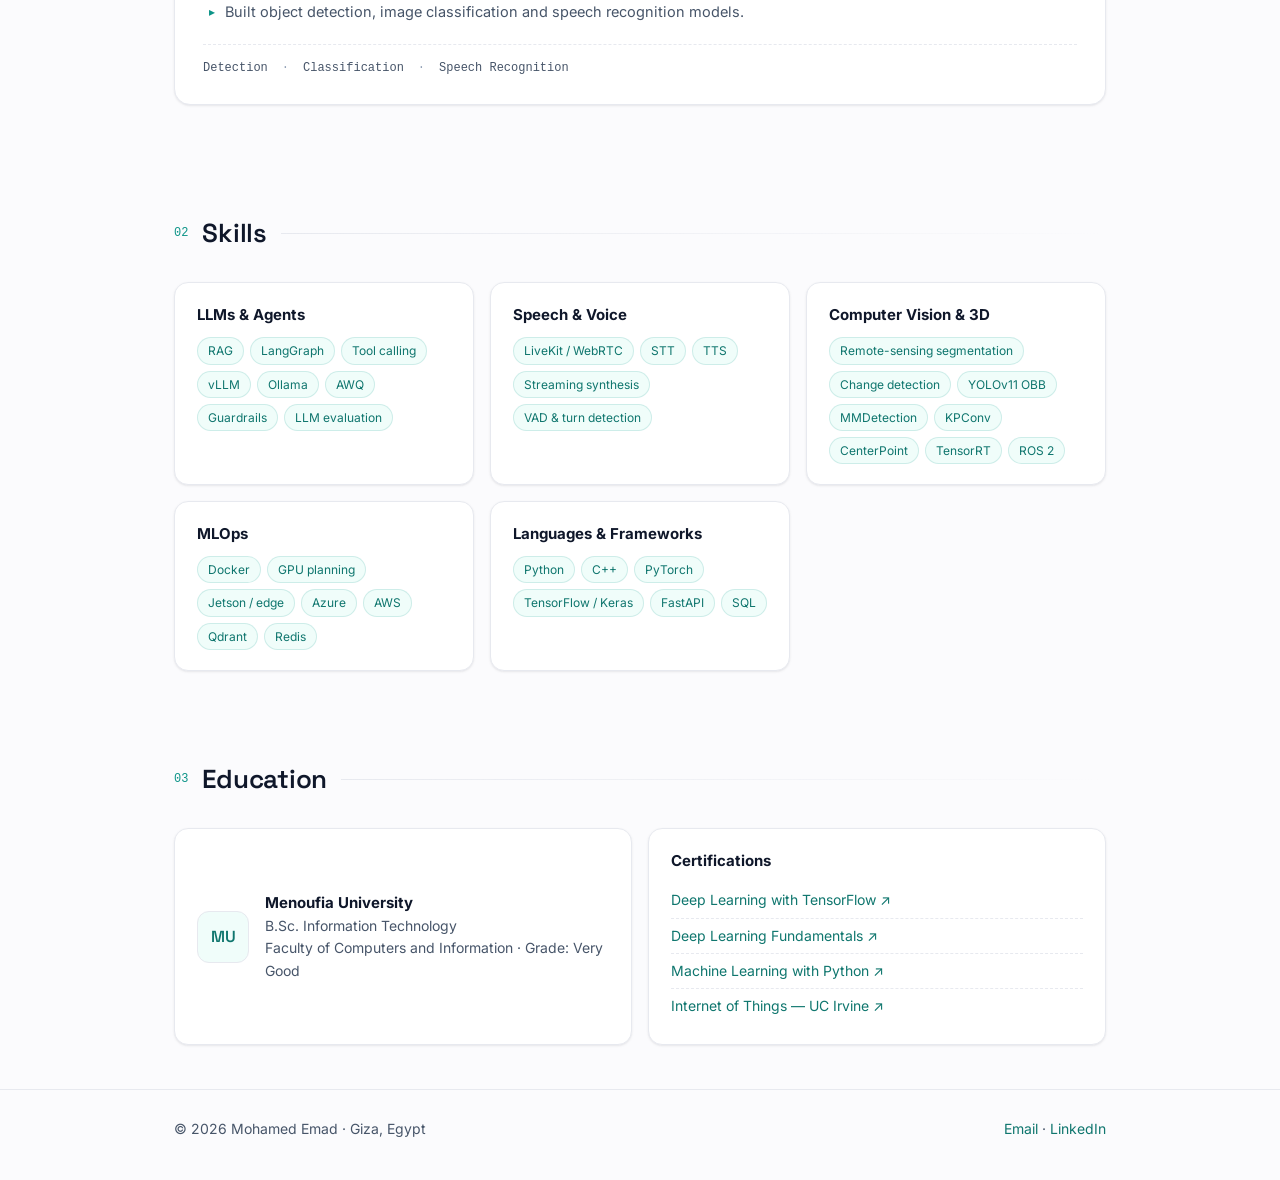
==== commit a178f245: "New DEMOs" ====
--- a/index.html
+++ b/index.html
@@ -7,30 +7,31 @@
   <meta name="description" content="Mohamed Emad, AI Team Lead: Arabic voice agents, sovereign RAG, agentic systems and computer vision.">
   <link rel="preconnect" href="https://fonts.googleapis.com">
   <link rel="preconnect" href="https://fonts.gstatic.com" crossorigin>
-  <link href="https://fonts.googleapis.com/css2?family=Inter:wght@400;500;600;700&family=Space+Grotesk:wght@500;600&display=swap" rel="stylesheet">
+  <link href="https://fonts.googleapis.com/css2?family=Inter:wght@400;500;600;700&family=Space+Grotesk:wght@500;600&family=IBM+Plex+Sans+Arabic:wght@400;500;600;700&family=Tajawal:wght@400;500;700&display=swap" rel="stylesheet">
   <link rel="icon" href="assets/favicon.svg" type="image/svg+xml">
   <link rel="icon" href="assets/favicon-32.png" sizes="32x32" type="image/png">
   <link rel="apple-touch-icon" href="assets/apple-touch-icon.png">
-  <link rel="stylesheet" href="style.css?v=5">
+  <link rel="stylesheet" href="style.css?v=6">
 </head>
 <body data-page="home">
   <nav class="nav" id="nav"></nav>
   <header class="hero" id="about"></header>
   <section id="experience"><div class="wrap">
-    <div class="sec-head"><small>01</small><h2>Experience</h2></div>
+    <div class="sec-head"><small>01</small><h2 data-t="experience">Experience</h2></div>
     <div id="exp-list"></div>
   </div></section>
   <section id="skills"><div class="wrap">
-    <div class="sec-head"><small>02</small><h2>Skills</h2></div>
+    <div class="sec-head"><small>02</small><h2 data-t="skills">Skills</h2></div>
     <div class="grid2" id="skills-list"></div>
   </div></section>
   <section id="education"><div class="wrap">
-    <div class="sec-head"><small>03</small><h2>Education</h2></div>
+    <div class="sec-head"><small>03</small><h2 data-t="education">Education</h2></div>
     <div class="grid2" id="edu-list"></div>
   </div></section>
   <footer id="footer"></footer>
-  <script src="data/portfolio.js?v=5"></script>
-  <script src="demos.js?v=5"></script>
-  <script src="app.js?v=5"></script>
+  <script src="data/portfolio.js?v=6"></script>
+  <script src="data/portfolio.ar.js?v=6"></script>
+  <script src="demos.js?v=6"></script>
+  <script src="app.js?v=6"></script>
 </body>
 </html>
--- a/style.css
+++ b/style.css
@@ -376,8 +376,147 @@
 .aw-hud span { font: 11px var(--font-mono); color: #cbd5e1; background: rgba(15,23,42,.75); border: 1px solid rgba(148,163,184,.25); padding: 3px 8px; border-radius: 6px; }
 .aw-legend { position: absolute; bottom: 10px; left: 12px; display: flex; gap: 10px; flex-wrap: wrap; font-size: 11px; color: #cbd5e1; background: rgba(15,23,42,.75); padding: 5px 10px; border-radius: 8px; }
 .aw-legend span::before { content: ""; display: inline-block; width: 8px; height: 8px; border-radius: 2px; background: var(--c); margin-right: 5px; }
-.aw-alert { position: absolute; top: 10px; right: 12px; max-width: 320px; font-size: 12px; color: #fecaca; background: rgba(127,29,29,.85); border: 1px solid #ef4444; padding: 8px 12px; border-radius: 10px; }
+.aw-alert { position: absolute; bottom: 10px; right: 12px; max-width: 320px; font-size: 12px; color: #fecaca; background: rgba(127,29,29,.85); border: 1px solid #ef4444; padding: 8px 12px; border-radius: 10px; }
 .aw-alert b { display: block; color: #fff; }
 .file.sm { padding: 6px 10px; } .file.sm .ficon { width: 30px; height: 36px; font-size: 9px; }
 .ficon.blue { background: #dbeafe; color: #1d4ed8; }
 .slide .thumb { aspect-ratio: 16 / 8; }
+
+/* ---------- Air Intelligence GIS demo ---------- */
+.d-body:has(.ai) { display: block; min-height: 0; }
+.ai { display: grid; grid-template-columns: 170px 1fr 230px; grid-template-rows: 40px 1fr; background: #0f172a; color: #e2e8f0; font-size: 12.5px; min-height: 420px; }
+.ai-top { grid-column: 1 / -1; display: flex; align-items: center; gap: 14px; padding: 0 14px; border-bottom: 1px solid #1e293b; background: #0b1222; }
+.ai-top b { color: #5eead4; font-family: var(--font-display); font-size: 14px; }
+.ai-crumb { color: #94a3b8; font-size: 12px; }
+.ai-sync { margin-left: auto; font-size: 11px; color: #4ade80; background: rgba(74,222,128,.1); border: 1px solid rgba(74,222,128,.35); padding: 2px 10px; border-radius: 999px; }
+.ai-side { padding: 12px 10px; border-right: 1px solid #1e293b; background: #0b1222; }
+.ai-lbl { margin: 10px 4px 6px; font-size: 10px; font-weight: 600; letter-spacing: .08em; text-transform: uppercase; color: #64748b; }
+.ai-side .ai-lbl:first-child { margin-top: 0; }
+.ai-layer, .ai-aoi { padding: 6px 8px; border-radius: 8px; color: #94a3b8; display: flex; align-items: center; gap: 8px; }
+.ai-layer i { width: 26px; height: 14px; border-radius: 999px; background: #334155; position: relative; transition: background .3s; }
+.ai-layer i::after { content: ""; position: absolute; top: 2px; left: 2px; width: 10px; height: 10px; border-radius: 50%; background: #94a3b8; transition: transform .3s, background .3s; }
+.ai-layer.l-base i, [data-at="1"] .l-lc i, [data-at="2"] .l-cd i, [data-at="3"] .l-cd i, [data-at="4"] .l-od i, [data-at="5"] .ai-layer i { background: #0d9488; }
+.ai-layer.l-base i::after, [data-at="1"] .l-lc i::after, [data-at="2"] .l-cd i::after, [data-at="3"] .l-cd i::after, [data-at="4"] .l-od i::after, [data-at="5"] .ai-layer i::after { transform: translateX(12px); background: #fff; }
+[data-at="1"] .l-lc, [data-at="2"] .l-cd, [data-at="3"] .l-cd, [data-at="4"] .l-od { color: #f1f5f9; background: #1e293b; }
+.ai-aoi.on { color: #5eead4; background: rgba(13,148,136,.15); }
+.ai-map { position: relative; overflow: hidden; background: #020617; }
+.ai-grid { position: absolute; inset: 0; background-image: linear-gradient(rgba(148,163,184,.08) 1px, transparent 1px), linear-gradient(90deg, rgba(148,163,184,.08) 1px, transparent 1px); background-size: 40px 40px; }
+.ai-scene { position: absolute; inset: 14px; opacity: 0; transition: opacity .6s; border-radius: 6px; overflow: hidden; }
+.ai-scene img { position: absolute; inset: 0; width: 100%; height: 100%; object-fit: cover; }
+.s-lc { opacity: 1; }
+[data-at="2"] .s-lc, [data-at="3"] .s-lc, [data-at="4"] .s-lc, [data-at="5"] .s-lc { opacity: 0; }
+[data-at="2"] .s-cd, [data-at="3"] .s-cd { opacity: 1; }
+[data-at="4"] .s-od, [data-at="5"] .s-od { opacity: 1; }
+.ai-ov { opacity: 0; transition: opacity .8s; }
+[data-at="1"] .ai-ov.lc { opacity: 1; }
+[data-at="3"] .ai-ov.cd { opacity: 1; }
+.ai-aoi-box { position: absolute; inset: 12% 14%; border: 2px dashed #5eead4; border-radius: 4px; box-shadow: 0 0 0 9999px rgba(2,6,23,.35); }
+[data-at="1"] .ai-aoi-box, [data-at="5"] .ai-aoi-box { box-shadow: none; inset: 0; border-color: transparent; transition: all .6s; }
+.ai-swipe { position: absolute; inset: 0; clip-path: inset(0 0 0 100%); border-left: 2px solid #fff; }
+[data-at="2"] .ai-swipe { animation: aiSwipe 3s ease-in-out forwards; }
+[data-at="3"] .ai-swipe { clip-path: inset(0 0 0 0); }
+@keyframes aiSwipe { 0% { clip-path: inset(0 0 0 100%); } 60% { clip-path: inset(0 0 0 35%); } 100% { clip-path: inset(0 0 0 0); } }
+.ai-date { position: absolute; top: 8px; font-size: 11px; background: rgba(2,6,23,.75); color: #e2e8f0; padding: 2px 8px; border-radius: 6px; }
+.ai-date.d1 { left: 8px; } .ai-date.d2 { right: 8px; }
+.ai-od { opacity: 0; transform: scale(1.06); }
+[data-at="4"] .ai-od { animation: aiOd 5.2s linear forwards; animation-delay: calc(var(--i) * 1.25s); }
+[data-at="5"] .ai-od:last-child { opacity: 1; transform: none; }
+@keyframes aiOd { 0% { opacity: 0; transform: scale(1.08); } 8% { opacity: 1; } 24% { opacity: 1; transform: scale(1); } 30% { opacity: 0; } 100% { opacity: 0; } }
+[data-at="4"] .ai-od:last-child { animation-name: aiOdLast; }
+@keyframes aiOdLast { 0% { opacity: 0; transform: scale(1.08); } 8% { opacity: 1; } 100% { opacity: 1; transform: scale(1); } }
+.ai-coords { position: absolute; left: 22px; bottom: 20px; font: 10.5px var(--font-mono); color: #cbd5e1; background: rgba(2,6,23,.7); padding: 2px 8px; border-radius: 6px; }
+.ai-info { padding: 12px; border-left: 1px solid #1e293b; background: #0b1222; position: relative; }
+.ai-card { position: absolute; left: 12px; right: 12px; top: 12px; opacity: 0; transform: translateY(6px); transition: opacity .4s, transform .4s; background: #111c33; border: 1px solid #1e293b; border-radius: 12px; padding: 12px; }
+.ai-card b { display: block; font-size: 18px; color: #f8fafc; font-family: var(--font-display); }
+.ai-card small { color: #94a3b8; display: block; margin-top: 4px; }
+.ai-card .ai-lbl { margin: 0 0 6px; }
+[data-at="0"] .i-aoi, [data-at="1"] .i-lc, [data-at="2"] .i-cd, [data-at="3"] .i-cd, [data-at="4"] .i-od, [data-at="5"] .i-ex { opacity: 1; transform: none; }
+.ai-bar { display: grid; grid-template-columns: 70px 1fr 40px; align-items: center; gap: 6px; margin: 5px 0; font-size: 11.5px; color: #cbd5e1; }
+.ai-bar i { height: 6px; border-radius: 4px; background: #1e293b; position: relative; overflow: hidden; }
+.ai-bar i::after { content: ""; position: absolute; inset: 0; width: 0; background: var(--c); transition: width 1.2s ease .3s; }
+[data-at="1"] .ai-bar i::after { width: var(--w); }
+.ai-bar b { font-size: 11.5px; font-family: var(--font-mono); text-align: right; }
+.ai-kv { display: grid; grid-template-columns: auto 1fr; gap: 2px 10px; margin-top: 8px; font-size: 12px; color: #94a3b8; }
+.ai-kv b { font-size: 13px; display: inline; }
+.ai-chips { display: flex; flex-wrap: wrap; gap: 6px; }
+.ai-chips span { font-size: 11px; padding: 3px 9px; border-radius: 999px; border: 1px solid #334155; color: #cbd5e1; }
+@media (max-width: 860px) {
+  .ai { grid-template-columns: 1fr; grid-template-rows: 40px 240px auto; }
+  .ai-side { display: none; } .ai-info { border-left: 0; border-top: 1px solid #1e293b; min-height: 190px; }
+}
+
+/* ---------- Naseh demo (same family as Baleegh, teal accent) ---------- */
+.d-body:has(.nh) { display: block; }
+.bl.nh { --v: #0d9488; --vb: #0f766e; --vs: rgba(13,148,136,.10); --vl: rgba(13,148,136,.35); }
+.nh-mark { background: linear-gradient(135deg, #134e4a, #14b8a6) !important; }
+.nh-on { color: #15803D !important; }
+.nh-tabs { display: flex; gap: 2px; padding: 0 16px; border-bottom: 1px solid var(--b); }
+.nh-tabs span { padding: 9px 10px; font-size: 12.5px; font-weight: 500; color: var(--tm); border-bottom: 2px solid transparent; }
+.nh-tabs .t-docs, [data-at="3"] .nh-tabs .t-chat, [data-at="4"] .nh-tabs .t-chat, [data-at="5"] .nh-tabs .t-chat { color: var(--t); border-color: var(--t); }
+[data-at="3"] .nh-tabs .t-docs, [data-at="4"] .nh-tabs .t-docs, [data-at="5"] .nh-tabs .t-docs { color: var(--tm); border-color: transparent; }
+.nh-pane { position: absolute; left: 0; right: 0; top: 86px; bottom: 0; padding: 14px 16px; background: #fff; opacity: 0; pointer-events: none; transition: opacity .35s; display: flex; flex-direction: column; gap: 12px; }
+.p-docs, [data-at="2"] .p-layout, [data-at="3"] .p-chat, [data-at="4"] .p-chat, [data-at="5"] .p-chat { opacity: 1; }
+[data-at="2"] .p-docs, [data-at="3"] .p-docs, [data-at="4"] .p-docs, [data-at="5"] .p-docs { opacity: 0; }
+.nh-drop { border: 1.5px dashed var(--bs); border-radius: 14px; padding: 18px; text-align: center; color: var(--tm); font-size: 12.5px; background: var(--sb); }
+.nh-ft { font-size: 9px; font-weight: 700; color: #B91C1C; background: rgba(220,38,38,.08); border: 1px solid rgba(220,38,38,.3); border-radius: 999px; padding: 1px 6px; }
+.nh-st { font-size: 11px; font-weight: 500; padding: 2px 9px; border-radius: 999px; border: 1px solid var(--bs); color: var(--tm); }
+.nh-st.ready { color: #15803D; background: rgba(22,163,74,.08); border-color: rgba(22,163,74,.3); }
+.nh-st.run { color: var(--vb); background: var(--vs); border-color: var(--vl); }
+.nh-steps { position: relative; min-width: 130px; height: 30px; }
+.nh-steps .nh-st { position: absolute; left: 12px; top: 6px; opacity: 0; white-space: nowrap; }
+[data-at="0"] .nh-steps .q { opacity: 1; }
+[data-at="1"] .nh-steps .s-p { animation: nhA 3.4s linear forwards; }
+[data-at="1"] .nh-steps .s-c { animation: nhB 3.4s linear forwards; }
+[data-at="1"] .nh-steps .s-e { animation: nhC 3.4s linear forwards; }
+[data-at="1"] .nh-steps .s-r { animation: nhD 3.4s linear forwards; }
+@keyframes nhA { 0%, 24% { opacity: 1; } 25%, 100% { opacity: 0; } }
+@keyframes nhB { 0%, 24% { opacity: 0; } 25%, 49% { opacity: 1; } 50%, 100% { opacity: 0; } }
+@keyframes nhC { 0%, 49% { opacity: 0; } 50%, 74% { opacity: 1; } 75%, 100% { opacity: 0; } }
+@keyframes nhD { 0%, 74% { opacity: 0; } 75%, 100% { opacity: 1; } }
+[data-at="2"] .nh-steps .s-r, [data-at="3"] .nh-steps .s-r, [data-at="4"] .nh-steps .s-r, [data-at="5"] .nh-steps .s-r { opacity: 1; }
+.nh-views { display: flex; align-items: center; gap: 4px; }
+.nh-views b { margin-right: auto; font-size: 13px; }
+.nh-views span { font-size: 11.5px; padding: 3px 9px; border-radius: 8px; color: var(--tm); border: 1px solid transparent; }
+.nh-views span.on { background: var(--e2); color: var(--t); border-color: var(--b); }
+.nh-lay { display: grid; grid-template-columns: 1.1fr 1fr; gap: 12px; flex: 1; min-height: 0; }
+.nh-page { position: relative; border: 1px solid var(--b); border-radius: 8px; background: repeating-linear-gradient(#fff 0 9px, #f3f4f6 9px 10px); }
+.nh-blk { position: absolute; border: 1.5px solid; border-radius: 3px; opacity: 0; }
+[data-at="2"] .nh-blk { animation: nhIn .4s ease forwards; animation-delay: var(--d); }
+@keyframes nhIn { to { opacity: 1; } }
+.nh-blk em { position: absolute; top: -9px; left: 4px; font-style: normal; font-size: 9px; padding: 0 4px; border-radius: 4px; color: #fff; background: currentColor; }
+.nh-blk em { color: #fff; }
+.k-title { border-color: #7c3aed; background: rgba(124,58,237,.08); } .k-title em { background: #7c3aed; }
+.k-text { border-color: #0d9488; background: rgba(13,148,136,.08); } .k-text em { background: #0d9488; }
+.k-table { border-color: #ea580c; background: rgba(234,88,12,.08); } .k-table em { background: #ea580c; }
+.k-picture { border-color: #2563eb; background: rgba(37,99,235,.08); } .k-picture em { background: #2563eb; }
+.nh-chunks { display: flex; flex-direction: column; gap: 8px; }
+.nh-chunk { border: 1px solid var(--b); border-radius: 12px; padding: 8px 10px; font-size: 12px; }
+.nh-chunk small { display: block; color: var(--tf); font-size: 10.5px; }
+.nh-chunk.on { border-color: var(--vl); background: var(--vs); }
+.nh-av { background: radial-gradient(circle at 35% 30%, #99f6e4, #0d9488) !important; }
+.nh sup { color: var(--vb); font-weight: 700; }
+.nh-src { display: flex; flex-wrap: wrap; gap: 6px; margin-top: 8px; }
+.nh-src em { font-style: normal; font-size: 10.5px; font-weight: 600; color: var(--tf); width: 100%; }
+.nh-src span { font-size: 11px; border: 1px solid var(--b); background: #fff; border-radius: 8px; padding: 2px 8px; color: var(--tm); }
+.nh-guard { display: inline-block; font-size: 10.5px; font-weight: 600; color: #B91C1C; background: rgba(220,38,38,.07); border: 1px solid rgba(220,38,38,.3); border-radius: 999px; padding: 1px 8px; margin-right: 6px; }
+.nh .bl-chat { gap: 8px; overflow: hidden; }
+@media (max-width: 860px) { .nh-lay { grid-template-columns: 1fr; } .nh-chunks { display: none; } }
+.nh .bl-msg.user { justify-content: flex-end; }
+.nh .bl-chat [data-s]:not(.on) { display: none; }
+
+/* ---------- Language toggle + Arabic (RTL) ---------- */
+.lang-btn { font: inherit; font-size: 13px; font-weight: 600; padding: 7px 12px; border-radius: 10px; border: 1px solid var(--border); background: #fff; color: var(--text); cursor: pointer; }
+.lang-btn:hover { border-color: var(--brand); color: var(--brand-dark); }
+[dir=rtl] body { font-family: "IBM Plex Sans Arabic", "Tajawal", var(--font-sans); }
+[dir=rtl] .brand, [dir=rtl] .hero h1, [dir=rtl] .sec-head h2, [dir=rtl] .pcase h2, [dir=rtl] .stat b, [dir=rtl] .metric b { font-family: "IBM Plex Sans Arabic", "Tajawal", var(--font-display); }
+[dir=rtl] .hero h1 { letter-spacing: 0; line-height: 1.3; }
+[dir=rtl] .eyebrow, [dir=rtl] .group-label { letter-spacing: 0; }
+[dir=rtl] ul.arrows li { padding: 2px 22px 2px 0; }
+[dir=rtl] ul.arrows li::before { content: "◂"; left: auto; right: 6px; }
+[dir=rtl] .proj ul.arrows { border-left: 0; border-right: 2px solid var(--brand-soft); margin-left: 0; margin-right: 2px; }
+[dir=rtl] .sec-head::after { background: linear-gradient(270deg, var(--border), transparent); }
+[dir=rtl] .summary, [dir=rtl] ul.arrows li { line-height: 1.75; }
+[dir=rtl] .demo-box { direction: ltr; }
+[dir=rtl] .d-cap { direction: rtl; }
+[dir=rtl] .chips, [dir=rtl] .tags { direction: ltr; justify-content: flex-end; }
+@media (max-width: 480px) { .nav ul li:nth-child(2) { display: none; } .nav .brand { font-size: 17px; } }
